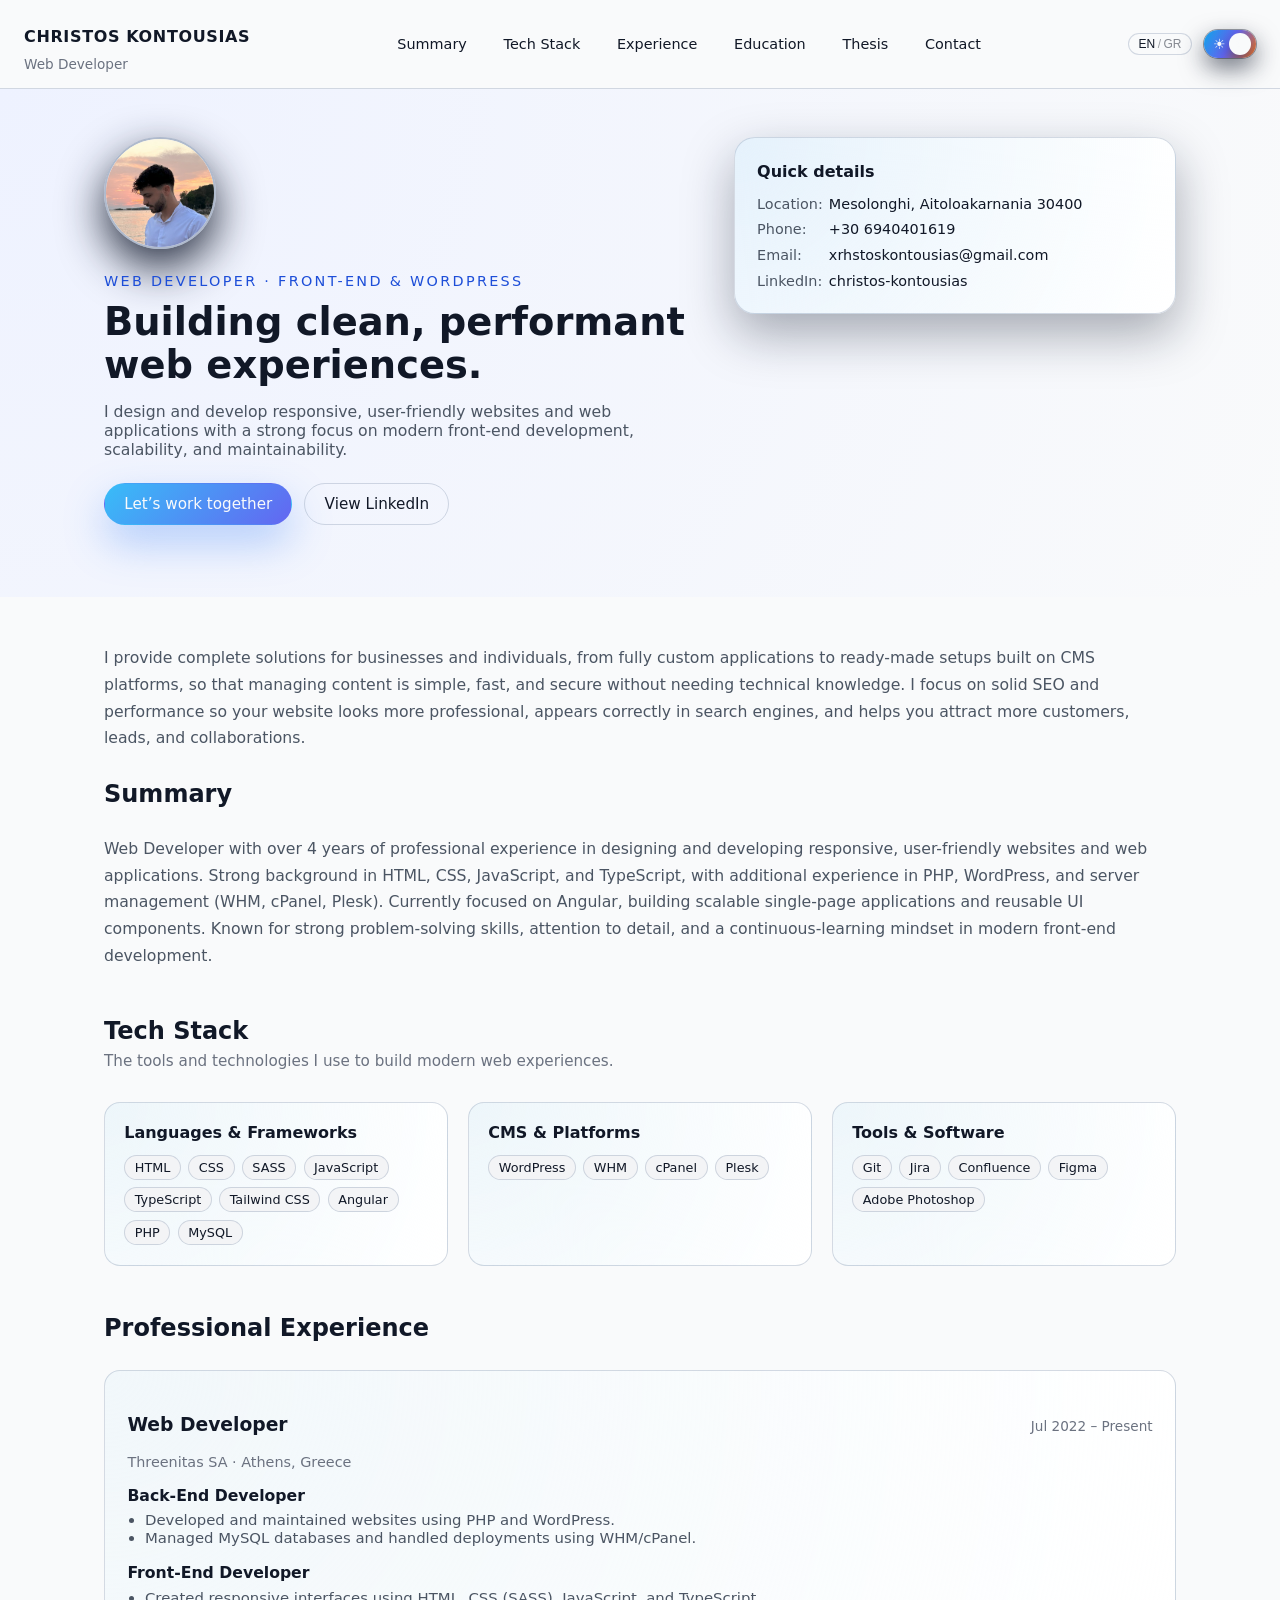
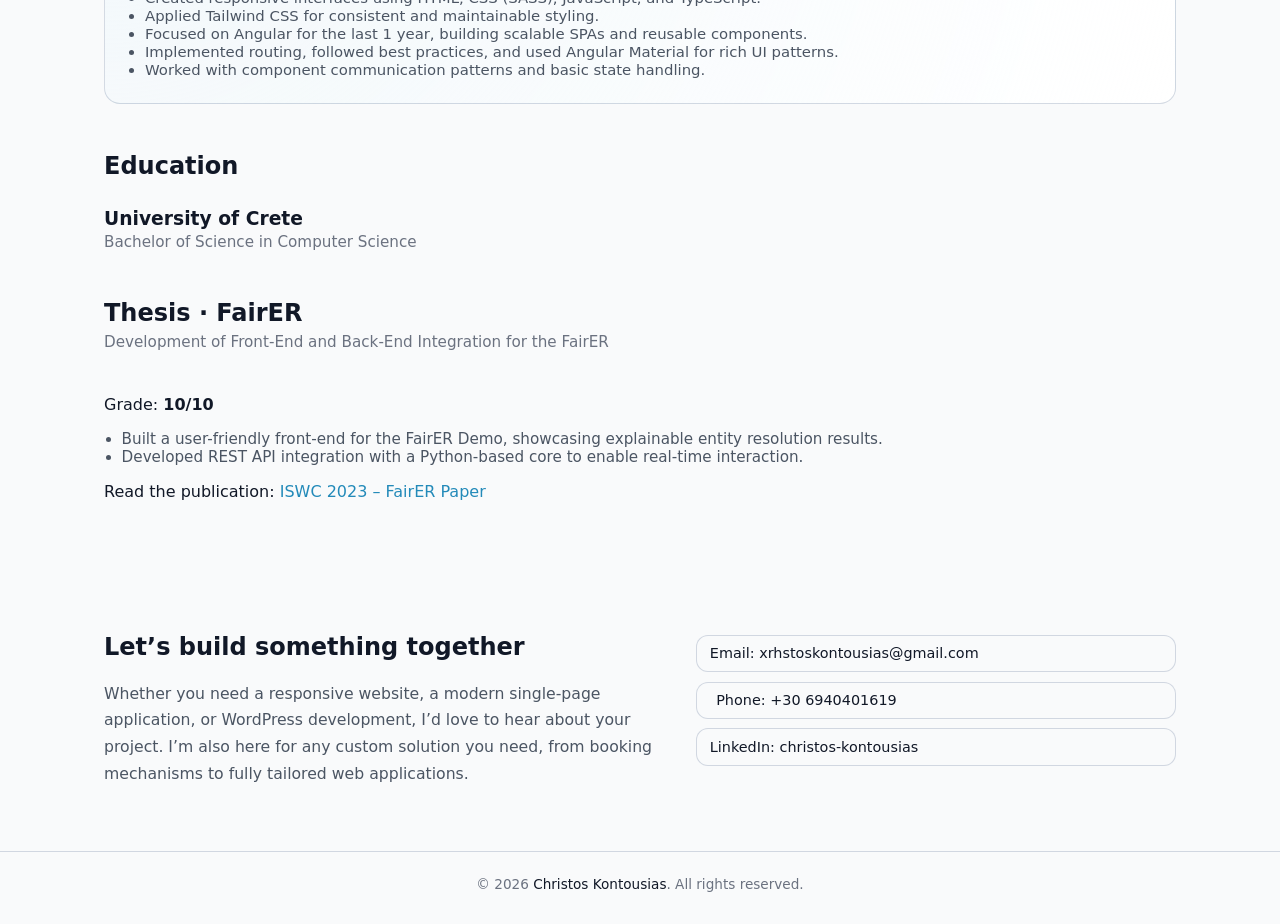
==== index.html @ 1d9ac92b "Add files via upload" ====
<!DOCTYPE html>
<html lang="en">

<head>
    <meta charset="utf-8">
    <meta http-equiv="X-UA-Compatible" content="IE=edge">
    <meta name="viewport" content="width=device-width, initial-scale=1.0">

    <title>Christos Kontousias | Web Developer Portfolio</title>
    <link rel="stylesheet" href="./css/index.css">
</head>

<body class="theme-dark">
    <header class="site-header">
        <div class="container site-header__inner">
            <div class="site-header__branding">
                <div>
                    <h1 class="site-header__name">Christos Kontousias</h1>
                    <p class="site-header__role">Web Developer</p>
                </div>
            </div>
            <nav class="site-header__nav" id="primary-nav">
                <a href="#about">
                    <span data-lang="en">Summary</span>
                    <span data-lang="el">Σύνοψη</span>
                </a>
                <a href="#skills">
                    <span data-lang="en">Tech Stack</span>
                    <span data-lang="el">Τεχνολογίες</span>
                </a>
                <a href="#experience">
                    <span data-lang="en">Experience</span>
                    <span data-lang="el">Εμπειρία</span>
                </a>
                <a href="#education">
                    <span data-lang="en">Education</span>
                    <span data-lang="el">Εκπαίδευση</span>
                </a>
                <a href="#thesis">
                    <span data-lang="en">Thesis</span>
                    <span data-lang="el">Πτυχιακή εργασία</span>
                </a>
                <a href="#contact">
                    <span data-lang="en">Contact</span>
                    <span data-lang="el">Eπικοινωνία</span>
                </a>
            </nav>

            <div class="header-controls">
                <button class="lang-toggle" type="button" aria-label="Switch language between English and Greek">
                    <span class="lang-toggle__option lang-toggle__option--en">EN</span>
                    <span class="lang-toggle__separator">/</span>
                    <span class="lang-toggle__option lang-toggle__option--el">GR</span>
                </button>

                <button class="theme-toggle" type="button" aria-label="Toggle light and dark mode">
                    <span class="theme-toggle__track">
                        <span class="theme-toggle__thumb"></span>
                        <span class="theme-toggle__icon theme-toggle__icon--sun">☀</span>
                        <span class="theme-toggle__icon theme-toggle__icon--moon">☾</span>
                    </span>
                </button>
                <button class="nav-toggle" type="button" aria-label="Toggle navigation" aria-expanded="false" aria-controls="primary-nav">
                    <span class="nav-toggle__line"></span>
                    <span class="nav-toggle__line"></span>
                </button>
            </div>
        </div>
    </header>

    <main>
        <section class="hero" aria-labelledby="hero-title">
            <div class="container hero__inner">
                <div class="hero__content">
                    <div class="hero__avatar-wrapper">
                        <img src="img/IMG_4726.jpg" alt="Portrait of Christos Kontousias" class="hero__avatar">
                    </div>
                    <p class="hero__eyebrow" data-lang="en">Web Developer · Front-End &amp; WordPress</p>
                    <p class="hero__eyebrow" data-lang="el">Web Developer · Front-End &amp; WordPress</p>

                    <h2 id="hero-title" class="hero__title" data-lang="en">
                        Building clean, performant web experiences.
                    </h2>
                    <h2 class="hero__title" data-lang="el">
                        Σχεδιάζω σύγχρονες, καθαρές και αποδοτικές web λύσεις.
                    </h2>

                    <p class="hero__subtitle" data-lang="en">
                        I design and develop responsive, user-friendly websites and web applications with
                        a strong focus on modern front-end development, scalability, and maintainability.
                    </p>
                    <p class="hero__subtitle" data-lang="el">
                        Σχεδιάζω και αναπτύσσω responsive, εύχρηστα websites και web εφαρμογές με έμφαση στο
                        σύγχρονο front‑end, την επεκτασιμότητα και την ευκολία συντήρησης.
                    </p>
                    <div class="hero__actions">
                        <a class="btn btn--primary" href="#contact">
                            <span data-lang="en">Let’s work together</span>
                            <span data-lang="el">Ας δουλέψουμε μαζί</span>
                        </a>
                        <a class="btn btn--ghost" href="https://www.linkedin.com/in/christos-kontousias-50384416b" target="_blank" rel="noopener noreferrer">
                            <span data-lang="en">View LinkedIn</span>
                            <span data-lang="el">Δες το LinkedIn μου</span>
                        </a>
                    </div>
                </div>
                <aside class="hero__card interactive-spotlight" aria-label="Contact information">
                    <h3 class="hero__card-title">
                        <span data-lang="en">Quick details</span>
                        <span data-lang="el">Στοιχεία επικοινωνίας</span>
                    </h3>
                    <ul class="hero__list">
                        <li>
                            <span class="label">
                                <span data-lang="en">Location:</span>
                                <span data-lang="el">Τοποθεσία:</span>
                            </span>
                            Mesolonghi, Aitoloakarnania 30400
                        </li>
                        <li>
                            <span class="label">
                                <span data-lang="en">Phone:</span>
                                <span data-lang="el">Τηλέφωνο:</span>
                            </span>
                            <a href="tel:+306940401619">+30 6940401619</a>
                        </li>
                        <li><span class="label">Email:</span> <a href="mailto:xrhstoskontousias@gmail.com">xrhstoskontousias@gmail.com</a></li>
                        <li><span class="label">LinkedIn:</span> <a href="https://www.linkedin.com/in/christos-kontousias-50384416b" target="_blank" rel="noopener noreferrer">christos-kontousias</a></li>
                    </ul>
                </aside>
            </div>
        </section>

        <section id="about" class="section section--alt">
            <div class="container section__inner">
                <p class="section__text" data-lang="en">
                    I provide complete solutions for businesses and individuals, from fully custom applications to ready-made setups
                    built on CMS platforms, so that managing content is simple, fast, and secure without needing technical knowledge.
                    I focus on solid SEO and performance so your website looks more professional, appears correctly in search engines,
                    and helps you attract more customers, leads, and collaborations.
                </p>
                <p class="section__text" data-lang="el">
                    Προσφέρω ολοκληρωμένες λύσεις για επιχειρήσεις και ιδιώτες, από πλήρως custom εφαρμογές μέχρι έτοιμα setups
                    βασισμένα σε CMS, ώστε η διαχείριση του περιεχομένου να είναι απλή, γρήγορη και ασφαλής χωρίς τεχνικές γνώσεις.
                    Δίνω έμφαση στο σωστό SEO και στις επιδόσεις, ώστε το site να δείχνει επαγγελματικό, να εμφανίζεται σωστά στις μηχανές
                    αναζήτησης και να βοηθά στην αύξηση πελατών, leads και συνεργασιών.
                </p>
                <header class="section__header">
                    <h2 data-lang="en">Summary</h2>
                    <h2 data-lang="el">Σύνοψη</h2>
                </header>
                <p class="section__text" data-lang="en">
                    Web Developer with over 4 years of professional experience in designing and developing responsive, user-friendly websites and web applications. Strong background in HTML, CSS, JavaScript, and TypeScript, with additional experience in PHP, WordPress, and server management (WHM, cPanel, Plesk). Currently focused on Angular, building scalable single-page applications and reusable UI components. Known for strong problem-solving skills, attention to detail, and a continuous-learning mindset in modern front-end development.
                </p>
                <p class="section__text" data-lang="el">
                    Web Developer με πάνω από 4 χρόνια επαγγελματικής εμπειρίας στον σχεδιασμό και την ανάπτυξη responsive,
                    φιλικών προς τον χρήστη websites και web εφαρμογών. Με υπόβαθρο σε HTML, CSS, JavaScript και TypeScript,
                    σε συνδυασμό με back‑end εμπειρία σε PHP και WordPress, καθώς και διαχείριση servers μέσω WHM, cPanel και Plesk.
                    Επίσης εστιάζω στο Angular για τη δημιουργία scalable single‑page applications και επαναχρησιμοποιήσιμων UI components,
                    με έμφαση στη δομημένη αρχιτεκτονική, την καθαρή δομή κώδικα και την ευκολία συντήρησης.
                </p>
            </div>
        </section>

        <section id="skills" class="section">
            <div class="container section__inner section__inner--grid">
                <header class="section__header">
                    <h2>
                        <span data-lang="en">Tech Stack</span>
                        <span data-lang="el">Τεχνολογίες</span>
                    </h2>
                    <p class="section__subtitle" data-lang="en">
                        The tools and technologies I use to build modern web experiences.
                    </p>
                    <p class="section__subtitle" style="display: none;" data-lang="el">
                    </p>
                </header>

                <div class="cards-grid">
                    <article class="card interactive-spotlight">
                        <h3 data-lang="en">Languages & Frameworks</h3>
                        <h3 data-lang="el">Γλώσσες & Frameworks</h3>
                        <ul class="tags">
                            <li>HTML</li>
                            <li>CSS</li>
                            <li>SASS</li>
                            <li>JavaScript</li>
                            <li>TypeScript</li>
                            <li>Tailwind CSS</li>
                            <li>Angular</li>
                            <li>PHP</li>
                            <li>MySQL</li>
                        </ul>
                    </article>

                    <article class="card interactive-spotlight">
                        <h3 data-lang="en">CMS & Platforms</h3>
                        <h3 data-lang="el">CMS & Πλατφόρμες</h3>
                        <ul class="tags">
                            <li>WordPress</li>
                            <li>WHM</li>
                            <li>cPanel</li>
                            <li>Plesk</li>
                        </ul>
                    </article>

                    <article class="card interactive-spotlight">
                        <h3 data-lang="en">Tools & Software</h3>
                        <h3 data-lang="el">Εργαλεία & Λογισμικό</h3>
                        <ul class="tags">
                            <li>Git</li>
                            <li>Jira</li>
                            <li>Confluence</li>
                            <li>Figma</li>
                            <li>Adobe Photoshop</li>
                        </ul>
                    </article>
                </div>
            </div>
        </section>

        <section id="experience" class="section section--alt">
            <div class="container section__inner">
                <header class="section__header">
                    <h2>
                        <span data-lang="en">Professional Experience</span>
                        <span data-lang="el">Εμπειρία στον χώρο</span>
                    </h2>
                </header>

                <article class="timeline-item interactive-spotlight">
                    <div class="timeline-item__header">
                        <div>
                            <h3>Web Developer</h3>
                            <p class="timeline-item__meta">
                                Threenitas SA ·
                                <span data-lang="en">Athens, Greece</span>
                                <span data-lang="el">Αθήνα, Ελλάδα</span>
                            </p>
                        </div>
                        <span class="timeline-item__date">
                            <span data-lang="en">Jul 2022 – Present</span>
                            <span data-lang="el">Ιούλιος 2022 – Σήμερα</span>
                        </span>
                    </div>

                    <div class="timeline-item__body">
                        <h4>Back-End Developer</h4>
                        <ul>
                            <li data-lang="en">Developed and maintained websites using PHP and WordPress.</li>
                            <li data-lang="el">Ανάπτυξη και διατήρηση websites χρησιμοποιώντας PHP και WordPress.</li>
                            <li data-lang="en">Managed MySQL databases and handled deployments using WHM/cPanel.</li>
                            <li data-lang="el">Διαχείριση MySQL databases και διαχείριση deployments χρησιμοποιώντας WHM/cPanel.</li>
                        </ul>

                        <h4>Front-End Developer</h4>
                        <ul>
                            <li data-lang="en">Created responsive interfaces using HTML, CSS (SASS), JavaScript, and TypeScript.</li>
                            <li data-lang="el">Δημιουργία responsive interfaces χρησιμοποιώντας HTML, CSS (SASS), JavaScript και TypeScript.</li>
                            <li data-lang="en">Applied Tailwind CSS for consistent and maintainable styling.</li>
                            <li data-lang="el">Εφαρμογή Tailwind CSS για συνεπή και διατηρήσιμη δομή.</li>
                            <li data-lang="en">Focused on Angular for the last 1 year, building scalable SPAs and reusable components.</li>
                            <li data-lang="el">Εστίαση στο Angular τον τελευταίο χρόνο, δημιουργώντας scalable SPAs και επαναχρησιμοποιήσιμα components.</li>
                            <li data-lang="en">Implemented routing, followed best practices, and used Angular Material for rich UI patterns.</li>
                            <li data-lang="el">Εφαρμογή routing, ακολουθώντας σωστές πρακτικές και χρήση Angular Material για πλούσια UI patterns.</li>
                            <li data-lang="en">Worked with component communication patterns and basic state handling.</li>
                            <li data-lang="el">Εμπειρία με patterns επικοινωνίας component και βασικό state handling.</li>
                        </ul>
                    </div>
                </article>
            </div>
        </section>

        <section id="education" class="section">
            <div class="container section__inner">
                <header class="section__header">
                    <h2>
                        <span data-lang="en">Education</span>
                        <span data-lang="el">Εκπαίδευση</span>
                    </h2>
                </header>

                <article class="education-item">
                    <h3>
                        <span data-lang="en">University of Crete</span>
                        <span data-lang="el">Πανεπιστήμιο Κρήτης</span>
                    </h3>
                    <p class="education-item__meta">
                        <span data-lang="en">Bachelor of Science in Computer Science</span>
                        <span data-lang="el">Πτυχίο στην Επιστήμη Υπολογιστών</span>
                    </p>
                </article>
            </div>
        </section>

        <section id="thesis" class="section section--alt">
            <div class="container section__inner">
                <header class="section__header">
                    <h2>
                        <span data-lang="en">Thesis · FairER</span>
                        <span data-lang="el">Πτυχιακή εργασία · FairER</span>
                    </h2>
                    <p class="section__subtitle">
                        <span data-lang="en">Development of Front-End and Back-End Integration for the FairER</span>
                        <span data-lang="el">Ανάπτυξη Front-End και Back-End Integration για το FairER</span>
                    </p>
                </header>

                <div class="thesis">
                    <p>
                        <span data-lang="en">Grade:</span>
                        <span data-lang="el">Βαθμός:</span>
                        <strong>10/10</strong>
                    </p>
                    <ul>
                        <li data-lang="en">Built a user-friendly front-end for the FairER Demo, showcasing explainable entity resolution results.</li>
                        <li data-lang="el">Δημιουργία ενός περιβάλλοντος φιλικού προς τον χρήστη για το FairER Demo, παρουσιάζοντας τα αποδεικτικά αποτελέσματα της επίλυσης των οντοτήτων.</li>
                        <li data-lang="en">Developed REST API integration with a Python-based core to enable real-time interaction.</li>
                        <li data-lang="el">Ανάπτυξη REST API integration με βάση Python για την υποστήριξη επικοινωνίας πραγματικού χρόνου.</li>
                    </ul>
                    <p>
                        <span data-lang="en">Read the publication:</span>
                        <span data-lang="el">Διάβασε τη δημοσίευση:</span>
                        <a href="https://hozo.jp/ISWC2023_PD-Industry-proc/ISWC2023_paper_407.pdf" target="_blank" rel="noopener noreferrer">
                            ISWC 2023 – FairER Paper
                        </a>
                    </p>
                </div>
            </div>
        </section>

        <section id="contact" class="section section--accent">
            <div class="container section__inner section__inner--split">
                <div>
                    <h2 data-lang="en">Let’s build something together</h2>
                    <h2 data-lang="el">Ας χτίσουμε κάτι μαζί</h2>
                    <p class="section__text" data-lang="en">
                        Whether you need a responsive website, a modern single-page application, or WordPress development,
                        I’d love to hear about your project. I’m also here for any custom solution you need, from booking mechanisms to fully tailored web applications.
                    </p>
                    <p class="section__text" data-lang="el">
                        Είτε χρειάζεσαι ένα responsive website, μια σύγχρονη single‑page εφαρμογή ή ανάπτυξη σε WordPress,
                        θα χαρώ να συζητήσουμε την ιδέα σου. Είμαι εδώ και για κάθε custom λύση που χρειάζεσαι, από μηχανισμούς ραντεβού
                        μέχρι πλήρως προσαρμοσμένες web εφαρμογές ώστε να υποστηρίξουν την καθημερινή λειτουργία της επιχείρησής σου.
                    </p>
                </div>
                <div class="contact-links">
                    <a class="contact-links__item" href="mailto:xrhstoskontousias@gmail.com">
                        Email: xrhstoskontousias@gmail.com
                    </a>
                    <a class="contact-links__item" href="tel:+306940401619">
                        <span data-lang="en"></span>Phone:</span>
                        <span data-lang="el">Τηλέφωνο:</span>
                        +30 6940401619
                    </a>
                    <a class="contact-links__item" href="https://www.linkedin.com/in/christos-kontousias-50384416b" target="_blank" rel="noopener noreferrer">
                        LinkedIn: christos-kontousias
                    </a>
                </div>
            </div>
        </section>
    </main>

    <div class="image-modal" data-modal="avatar" aria-hidden="true">
        <div class="image-modal__backdrop" data-modal-close></div>
        <div class="image-modal__dialog" role="dialog" aria-modal="true" aria-label="Portrait of Christos Kontousias">
            <img src="img/IMG_4726.jpg" alt="Portrait of Christos Kontousias" class="image-modal__img">
        </div>
    </div>

    <footer class="site-footer">
        <div class="container">
            <p>© 2026 <a href="https://www.linkedin.com/in/christos-kontousias-50384416b" target="_blank" rel="noopener noreferrer">Christos Kontousias</a>. All rights reserved.</p>
        </div>
    </footer>

    <script type="module" src="js/index.js" defer></script>
</body>

</html>
---- css/index.css ----
*,
*::before,
*::after {
  -webkit-box-sizing: border-box;
          box-sizing: border-box;
}

:root {
  /* Dark theme (default) */
  --color-bg-body: #020617;
  --color-bg-surface: #020617;
  --color-bg-alt: #020617;
  --color-header-bg: rgba(15, 23, 42, 0.92);
  --color-hero-gradient-start: #0f172a;
  --color-hero-gradient-end: #020617;
  --color-card-surface: rgba(15, 23, 42, 0.96);
  --color-text-main: #e5e7eb;
  --color-text-strong: #e5e7eb;
  --color-text-muted: #9ca3af;
  --color-text-softer: #cbd5f5;
  --color-border-soft: rgba(148, 163, 184, 0.35);
  --color-border-strong: rgba(148, 163, 184, 0.7);
  --color-pill-bg: rgba(15, 23, 42, 0.9);
  --color-pill-hover: rgba(148, 163, 184, 0.2);
  --color-contact-bg: rgba(15, 23, 42, 0.85);
  --color-contact-hover-bg: rgba(15, 23, 42, 1);
  --color-footer-bg: #020617;
  --color-footer-text: #6b7280;
  --color-accent-start: #0b1120;
  --color-accent-end: #1d2537;
  --color-accent-text: #f9fafb;
}

body.theme-light {
  --color-bg-body: #f9fafb;
  --color-bg-surface: #f9fafb;
  --color-bg-alt: #f9fafb;
  --color-header-bg: rgba(249, 250, 251, 0.9);
  --color-hero-gradient-start: #eef2ff;
  --color-hero-gradient-end: #f9fafb;
  --color-card-surface: #ffffff;
  --color-text-main: #111827;
  --color-text-strong: #111827;
  --color-text-muted: #6b7280;
  --color-text-softer: #4b5563;
  --color-border-soft: rgba(148, 163, 184, 0.4);
  --color-border-strong: rgba(107, 114, 128, 0.8);
  --color-pill-bg: #f3f4f6;
  --color-pill-hover: rgba(148, 163, 184, 0.18);
  --color-contact-bg: #f9fafb;
  --color-contact-hover-bg: #f3f4f6;
  --color-footer-bg: #f9fafb;
  --color-footer-text: #6b7280;
  --color-accent-start: #f9fafb;
  --color-accent-end: #f9fafb;
  --color-accent-text: #111827;
}

html {
  scroll-behavior: smooth;
}

body {
  margin: 0;
  font-family: system-ui, -apple-system, BlinkMacSystemFont, "Segoe UI", sans-serif;
  background: var(--color-bg-body);
  color: var(--color-text-main);
  -webkit-transition: color 0.25s ease;
  transition: color 0.25s ease;
}

body.modal-open {
  overflow: hidden;
}

.container {
  width: 100%;
  max-width: 1120px;
  margin: 0 auto;
  padding-inline: 1.5rem;
}

.site-header {
  position: sticky;
  top: 0;
  z-index: 10;
  backdrop-filter: blur(12px);
  background: var(--color-header-bg);
  border-bottom: 1px solid var(--color-border-soft);
}

.site-header__inner {
  display: -webkit-box;
  display: -ms-flexbox;
  display: flex;
  -webkit-box-align: center;
      -ms-flex-align: center;
          align-items: center;
  -webkit-box-pack: justify;
      -ms-flex-pack: justify;
          justify-content: space-between;
  padding-block: 1rem;
  gap: 1.5rem;
  max-width: 100%;
}

.site-header__branding {
  display: -webkit-box;
  display: -ms-flexbox;
  display: flex;
  -webkit-box-align: center;
      -ms-flex-align: center;
          align-items: center;
  gap: 0.9rem;
}

.site-header__logo {
  inline-size: 2.5rem;
  block-size: 2.5rem;
  border-radius: 999px;
  display: -webkit-inline-box;
  display: -ms-inline-flexbox;
  display: inline-flex;
  -webkit-box-align: center;
      -ms-flex-align: center;
          align-items: center;
  -webkit-box-pack: center;
      -ms-flex-pack: center;
          justify-content: center;
  background: radial-gradient(circle at 0% 0%, #38bdf8, #6366f1);
  color: #e5e7eb;
  font-weight: 600;
  font-size: 1rem;
}

.site-header__name {
  font-size: 1rem;
  font-weight: 600;
  letter-spacing: 0.04em;
  text-transform: uppercase;
  color: var(--color-text-strong);
}

.site-header__role {
  margin: 0;
  font-size: 0.85rem;
  color: var(--color-text-muted);
}

.site-header__nav {
  display: -webkit-box;
  display: -ms-flexbox;
  display: flex;
  -ms-flex-wrap: wrap;
      flex-wrap: wrap;
  gap: 0.9rem;
  font-size: 0.9rem;
}

.site-header__nav a {
  color: var(--color-text-strong);
  text-decoration: none;
  padding: 0.35rem 0.7rem;
  border-radius: 999px;
  -webkit-transition: background-color 0.16s ease, color 0.16s ease;
  transition: background-color 0.16s ease, color 0.16s ease;
}

.site-header__nav a:hover {
  background-color: var(--color-pill-hover);
}

.header-controls {
  display: -webkit-box;
  display: -ms-flexbox;
  display: flex;
  -webkit-box-align: center;
      -ms-flex-align: center;
          align-items: center;
  gap: 0.75rem;
}

.lang-toggle {
  border: 1px solid var(--color-border-soft);
  background: rgba(15, 23, 42, 0.7);
  color: var(--color-text-strong);
  border-radius: 999px;
  padding: 0.18rem 0.6rem;
  font-size: 0.75rem;
  display: -webkit-inline-box;
  display: -ms-inline-flexbox;
  display: inline-flex;
  -webkit-box-align: center;
      -ms-flex-align: center;
          align-items: center;
  gap: 0.15rem;
  cursor: pointer;
}

body.theme-light .lang-toggle {
  background: #f9fafb;
}

.lang-toggle__option {
  opacity: 0.5;
  font-weight: 500;
}

.lang-toggle__separator {
  opacity: 0.4;
}

body.lang-en .lang-toggle__option--en,
body.lang-el .lang-toggle__option--el {
  opacity: 1;
}

.nav-toggle {
  display: none;
}

.theme-toggle {
  border: none;
  background: none;
  padding: 0;
  cursor: pointer;
  display: -webkit-inline-box;
  display: -ms-inline-flexbox;
  display: inline-flex;
  -webkit-box-align: center;
      -ms-flex-align: center;
          align-items: center;
  -webkit-box-pack: center;
      -ms-flex-pack: center;
          justify-content: center;
}

.theme-toggle__track {
  position: relative;
  inline-size: 52px;
  block-size: 28px;
  border-radius: 999px;
  padding: 3px;
  background: linear-gradient(120deg, #0ea5e9, #6366f1, #f97316);
  display: -webkit-box;
  display: -ms-flexbox;
  display: flex;
  -webkit-box-align: center;
      -ms-flex-align: center;
          align-items: center;
  -webkit-box-pack: justify;
      -ms-flex-pack: justify;
          justify-content: space-between;
  -webkit-box-shadow: 0 0 0 1px rgba(15, 23, 42, 0.4), 0 10px 25px rgba(15, 23, 42, 0.6);
          box-shadow: 0 0 0 1px rgba(15, 23, 42, 0.4), 0 10px 25px rgba(15, 23, 42, 0.6);
  overflow: hidden;
}

.theme-toggle__thumb {
  position: absolute;
  inset-block: 3px;
  inline-size: 22px;
  border-radius: 999px;
  background: #f9fafb;
  -webkit-box-shadow: 0 6px 15px rgba(15, 23, 42, 0.45);
          box-shadow: 0 6px 15px rgba(15, 23, 42, 0.45);
  -webkit-transform: translateX(2px);
      -ms-transform: translateX(2px);
          transform: translateX(2px);
  -webkit-transition: background-color 0.25s ease-in-out, -webkit-transform 0.25s ease-in-out, -webkit-box-shadow 0.25s ease-in-out;
  transition: background-color 0.25s ease-in-out, -webkit-transform 0.25s ease-in-out, -webkit-box-shadow 0.25s ease-in-out;
  transition: transform 0.25s ease-in-out, background-color 0.25s ease-in-out, box-shadow 0.25s ease-in-out;
  transition: transform 0.25s ease-in-out, background-color 0.25s ease-in-out, box-shadow 0.25s ease-in-out, -webkit-transform 0.25s ease-in-out, -webkit-box-shadow 0.25s ease-in-out;
}

.theme-toggle__icon {
  position: relative;
  inline-size: 16px;
  block-size: 16px;
  font-size: 0.85rem;
  display: -webkit-box;
  display: -ms-flexbox;
  display: flex;
  -webkit-box-align: center;
      -ms-flex-align: center;
          align-items: center;
  -webkit-box-pack: center;
      -ms-flex-pack: center;
          justify-content: center;
  color: #f9fafb;
  opacity: 0.55;
  -webkit-transform: scale(0.9);
      -ms-transform: scale(0.9);
          transform: scale(0.9);
  -webkit-transition: opacity 0.25s ease, -webkit-transform 0.25s ease;
  transition: opacity 0.25s ease, -webkit-transform 0.25s ease;
  transition: opacity 0.25s ease, transform 0.25s ease;
  transition: opacity 0.25s ease, transform 0.25s ease, -webkit-transform 0.25s ease;
}

.theme-toggle__icon--sun {
  margin-left: 4px;
}

.theme-toggle__icon--moon {
  margin-right: 4px;
}

body.theme-light .theme-toggle__thumb {
  -webkit-transform: translateX(22px);
      -ms-transform: translateX(22px);
          transform: translateX(22px);
}

body.theme-light .theme-toggle__icon--sun {
  opacity: 1;
  -webkit-transform: scale(1);
      -ms-transform: scale(1);
          transform: scale(1);
}

body.theme-light .theme-toggle__icon--moon {
  opacity: 0.4;
  -webkit-transform: scale(0.9);
      -ms-transform: scale(0.9);
          transform: scale(0.9);
}

body.theme-dark .theme-toggle__thumb {
  -webkit-transform: translateX(2px);
      -ms-transform: translateX(2px);
          transform: translateX(2px);
}

body.theme-dark .theme-toggle__icon--sun {
  opacity: 0.4;
  -webkit-transform: scale(0.9);
      -ms-transform: scale(0.9);
          transform: scale(0.9);
}

body.theme-dark .theme-toggle__icon--moon {
  opacity: 1;
  -webkit-transform: scale(1);
      -ms-transform: scale(1);
          transform: scale(1);
}

main {
  display: -webkit-box;
  display: -ms-flexbox;
  display: flex;
  -webkit-box-orient: vertical;
  -webkit-box-direction: normal;
      -ms-flex-direction: column;
          flex-direction: column;
  gap: 3rem;
  padding-block: 0;
}

.hero {
  padding-block: 3rem 3rem;
  background: radial-gradient(circle at top left, var(--color-hero-gradient-start), var(--color-hero-gradient-end));
  color: var(--color-text-strong);
}

.hero__inner {
  display: grid;
  grid-template-columns: minmax(0, 3fr) minmax(0, 2.25fr);
  gap: 2.5rem;
  -webkit-box-align: start;
      -ms-flex-align: start;
          align-items: start;
}

.hero__avatar-wrapper {
  margin-bottom: 1.5rem;
}

.hero__avatar {
  display: block;
  inline-size: 112px;
  block-size: 112px;
  border-radius: 999px;
  -o-object-fit: cover;
     object-fit: cover;
  border: 2px solid rgba(148, 163, 184, 0.7);
  -webkit-box-shadow: 0 18px 45px rgba(15, 23, 42, 0.9);
          box-shadow: 0 18px 45px rgba(15, 23, 42, 0.9);
}

.hero__eyebrow {
  font-size: 0.9rem;
  text-transform: uppercase;
  letter-spacing: 0.16em;
  color: #7dd3fc;
  margin-bottom: 0.75rem;
}

body.theme-light .hero__eyebrow {
  color: #1d4ed8;
}

.hero__title {
  font-size: clamp(2.1rem, 3vw, 2.6rem);
  line-height: 1.1;
  margin: 0 0 1rem;
}

.hero__subtitle {
  margin: 0 0 1.5rem;
  font-size: 0.98rem;
  color: var(--color-text-softer);
  max-width: 40rem;
}

.hero__actions {
  display: -webkit-box;
  display: -ms-flexbox;
  display: flex;
  -ms-flex-wrap: wrap;
      flex-wrap: wrap;
  gap: 0.75rem;
  margin-bottom: 1.5rem;
}

.btn {
  display: -webkit-inline-box;
  display: -ms-inline-flexbox;
  display: inline-flex;
  -webkit-box-align: center;
      -ms-flex-align: center;
          align-items: center;
  -webkit-box-pack: center;
      -ms-flex-pack: center;
          justify-content: center;
  padding: 0.7rem 1.2rem;
  border-radius: 999px;
  font-size: 0.95rem;
  font-weight: 500;
  text-decoration: none;
  border: 1px solid transparent;
  cursor: pointer;
  -webkit-transition: background-color 0.16s ease, color 0.16s ease, border-color 0.16s ease, -webkit-box-shadow 0.16s ease, -webkit-transform 0.08s ease;
  transition: background-color 0.16s ease, color 0.16s ease, border-color 0.16s ease, -webkit-box-shadow 0.16s ease, -webkit-transform 0.08s ease;
  transition: background-color 0.16s ease, color 0.16s ease, border-color 0.16s ease, box-shadow 0.16s ease, transform 0.08s ease;
  transition: background-color 0.16s ease, color 0.16s ease, border-color 0.16s ease, box-shadow 0.16s ease, transform 0.08s ease, -webkit-box-shadow 0.16s ease, -webkit-transform 0.08s ease;
}

.btn--primary {
  background: linear-gradient(135deg, #38bdf8, #6366f1);
  color: #f9fafb;
  -webkit-box-shadow: 0 18px 40px rgba(59, 130, 246, 0.35);
          box-shadow: 0 18px 40px rgba(59, 130, 246, 0.35);
}

.btn--primary:hover {
  -webkit-transform: translateY(-1px);
      -ms-transform: translateY(-1px);
          transform: translateY(-1px);
  -webkit-box-shadow: 0 22px 45px rgba(59, 130, 246, 0.45);
          box-shadow: 0 22px 45px rgba(59, 130, 246, 0.45);
}

.btn--ghost {
  background: rgba(15, 23, 42, 0.8);
  color: #e5e7eb;
  border-color: rgba(148, 163, 184, 0.6);
}

.btn--ghost:hover {
  background: rgb(15, 23, 42);
}

body.theme-light .btn--ghost {
  background: transparent;
  color: var(--color-text-strong);
  border-color: var(--color-border-soft);
  -webkit-box-shadow: 0 0 0 0 rgba(15, 23, 42, 0);
          box-shadow: 0 0 0 0 rgba(15, 23, 42, 0);
}

body.theme-light .btn--ghost:hover {
  background: var(--color-pill-hover);
}

.hero__meta {
  display: -webkit-box;
  display: -ms-flexbox;
  display: flex;
  -ms-flex-wrap: wrap;
      flex-wrap: wrap;
  gap: 0.75rem;
  font-size: 0.9rem;
  color: #9ca3af;
}

.hero__card {
  padding: 1.5rem 1.4rem;
  border-radius: 1.3rem;
  border: 1px solid var(--color-border-soft);
  background: radial-gradient(circle at top left, rgba(56, 189, 248, 0.08), var(--color-card-surface));
  -webkit-box-shadow: 0 20px 50px rgba(15, 23, 42, 0.35);
          box-shadow: 0 20px 50px rgba(15, 23, 42, 0.35);
}

.hero__card-title {
  margin: 0 0 0.9rem;
  font-size: 1rem;
  font-weight: 600;
}

.hero__list {
  list-style: none;
  margin: 0;
  padding: 0;
  display: grid;
  gap: 0.6rem;
  font-size: 0.9rem;
}

.hero__list .label {
  display: inline-block;
  min-width: 4.2rem;
  font-weight: 500;
  color: #9ca3af;
}

body.theme-light .hero__list .label {
  color: #4b5563;
}

.hero__list a {
  color: var(--color-text-strong);
  text-decoration: none;
}

.hero__list a:hover {
  text-decoration: underline;
}

.section {
  background: var(--color-bg-surface);
  color: var(--color-text-main);
}

section[id] {
  scroll-margin-top: 5.5rem;
}

.section--alt {
  background: radial-gradient(circle at top left, var(--color-bg-alt), var(--color-bg-surface));
}

.section--accent {
  background: linear-gradient(135deg, var(--color-accent-start), var(--color-accent-end));
  color: var(--color-accent-text);
}

.section__inner {
  display: -webkit-box;
  display: -ms-flexbox;
  display: flex;
  -webkit-box-orient: vertical;
  -webkit-box-direction: normal;
      -ms-flex-direction: column;
          flex-direction: column;
  gap: 1.75rem;
}

.section__inner--grid {
  gap: 2rem;
}

.section__inner--split {
  display: grid;
  grid-template-columns: minmax(0, 1.4fr) minmax(0, 1.2fr);
  gap: 2rem;
  -webkit-box-align: center;
      -ms-flex-align: center;
          align-items: center;
}

.section__header h2 {
  margin: 0;
  font-size: 1.5rem;
}

.section__subtitle {
  margin: 0.4rem 0 0;
  font-size: 0.95rem;
  color: var(--color-text-muted);
}

.section__text {
  margin: 0;
  max-width: 100%;
  font-size: 0.98rem;
  line-height: 1.7;
  color: var(--color-text-softer);
}

[data-lang=el] {
  display: none;
}

body.lang-el [data-lang=en] {
  display: none;
}

body.lang-el [data-lang=el] {
  display: block;
}

.cards-grid {
  display: grid;
  grid-template-columns: repeat(3, minmax(0, 1fr));
  gap: 1.25rem;
}

.card {
  padding: 1.3rem 1.2rem;
  border-radius: 1rem;
  border: 1px solid var(--color-border-soft);
  background: radial-gradient(circle at top left, rgba(56, 189, 248, 0.06), var(--color-card-surface));
}

.card h3 {
  margin: 0 0 0.8rem;
  font-size: 1rem;
}

.tags {
  list-style: none;
  display: -webkit-box;
  display: -ms-flexbox;
  display: flex;
  -ms-flex-wrap: wrap;
      flex-wrap: wrap;
  gap: 0.45rem;
  margin: 0;
  padding: 0;
}

.tags li {
  font-size: 0.8rem;
  padding: 0.25rem 0.6rem;
  border-radius: 999px;
  background: var(--color-pill-bg);
  border: 1px solid var(--color-border-soft);
}

.timeline-item {
  padding: 1.5rem 1.4rem;
  border-radius: 1rem;
  border: 1px solid var(--color-border-soft);
  background: radial-gradient(circle at top left, rgba(56, 189, 248, 0.04), var(--color-card-surface));
}

.interactive-spotlight {
  position: relative;
  overflow: hidden;
}

.interactive-spotlight::before {
  content: "";
  position: absolute;
  inset: -40%;
  background: radial-gradient(circle at var(--spotlight-x, 50%) var(--spotlight-y, 0%), rgba(56, 189, 248, 0.32), transparent 68%);
  opacity: 0;
  pointer-events: none;
  mix-blend-mode: screen;
  -webkit-transition: opacity 0.25s ease-out;
  transition: opacity 0.25s ease-out;
}

.interactive-spotlight.is-active::before {
  opacity: 1;
}

body.theme-light .interactive-spotlight::before {
  background: radial-gradient(circle at var(--spotlight-x, 50%) var(--spotlight-y, 0%), rgba(129, 140, 248, 0.18), transparent 60%);
  mix-blend-mode: normal;
}

.timeline-item__header {
  display: -webkit-box;
  display: -ms-flexbox;
  display: flex;
  -webkit-box-pack: justify;
      -ms-flex-pack: justify;
          justify-content: space-between;
  gap: 1rem;
  -webkit-box-align: baseline;
      -ms-flex-align: baseline;
          align-items: baseline;
  margin-bottom: 0.8rem;
}

.timeline-item__meta {
  margin: 0.2rem 0 0;
  font-size: 0.9rem;
  color: var(--color-text-muted);
}

.timeline-item__date {
  font-size: 0.85rem;
  color: var(--color-text-muted);
}

.timeline-item__body h4 {
  margin: 1rem 0 0.4rem;
  font-size: 0.98rem;
}

.timeline-item__body ul {
  margin: 0.2rem 0 0;
  padding-left: 1.1rem;
  font-size: 0.93rem;
  color: var(--color-text-softer);
}

.education-item h3 {
  margin: 0 0 0.25rem;
}

.education-item__meta {
  margin: 0;
  font-size: 0.95rem;
  color: var(--color-text-muted);
}

.thesis ul {
  margin: 0.5rem 0 0.5rem;
  padding-left: 1.1rem;
  font-size: 0.95rem;
  color: var(--color-text-softer);
}

.thesis a {
  color: #238ab9;
  text-decoration: none;
}

.thesis a:hover {
  text-decoration: underline;
}

#contact {
  padding-top: 3rem;
  padding-bottom: 4rem;
}

.contact-links {
  display: -webkit-box;
  display: -ms-flexbox;
  display: flex;
  -webkit-box-orient: vertical;
  -webkit-box-direction: normal;
      -ms-flex-direction: column;
          flex-direction: column;
  gap: 0.6rem;
}

.contact-links__item {
  display: -webkit-inline-box;
  display: -ms-inline-flexbox;
  display: inline-flex;
  -webkit-box-align: center;
      -ms-flex-align: center;
          align-items: center;
  gap: 0.4rem;
  padding: 0.6rem 0.8rem;
  border-radius: 0.75rem;
  background: var(--color-contact-bg);
  color: var(--color-text-main);
  text-decoration: none;
  border: 1px solid var(--color-border-soft);
  font-size: 0.9rem;
}

.contact-links__item:hover {
  background: var(--color-contact-hover-bg);
}

.image-modal {
  position: fixed;
  inset: 0;
  display: none;
  -webkit-box-align: center;
      -ms-flex-align: center;
          align-items: center;
  -webkit-box-pack: center;
      -ms-flex-pack: center;
          justify-content: center;
  z-index: 40;
}

.image-modal--open {
  display: -webkit-box;
  display: -ms-flexbox;
  display: flex;
}

.image-modal__backdrop {
  position: absolute;
  inset: 0;
  background: rgba(15, 23, 42, 0.8);
  backdrop-filter: blur(10px);
}

.image-modal__dialog {
  position: relative;
  max-inline-size: min(480px, 90vw);
  max-block-size: min(80vh, 640px);
  border-radius: 1.25rem;
  overflow: hidden;
  -webkit-box-shadow: 0 28px 70px rgba(15, 23, 42, 0.95);
          box-shadow: 0 28px 70px rgba(15, 23, 42, 0.95);
  border: 1px solid rgba(148, 163, 184, 0.7);
}

.image-modal__img {
  display: block;
  inline-size: 100%;
  block-size: 100%;
  -o-object-fit: cover;
     object-fit: cover;
}

.site-footer {
  padding-block: 1.5rem 2rem;
  border-top: 1px solid var(--color-border-soft);
  background: var(--color-footer-bg);
}
.site-footer a {
  color: var(--color-text-main);
  text-decoration: none;
}
.site-footer a:hover {
  text-decoration: underline;
}

.site-footer p {
  margin: 0;
  font-size: 0.85rem;
  color: var(--color-footer-text);
  text-align: center;
}

@media (max-width: 800px) {
  .site-header__inner {
    -webkit-box-orient: horizontal;
    -webkit-box-direction: normal;
        -ms-flex-direction: row;
            flex-direction: row;
    max-width: 100%;
  }
  .hero__inner {
    grid-template-columns: minmax(0, 1fr);
  }
  .section__inner--split {
    grid-template-columns: minmax(0, 1fr);
  }
  .cards-grid {
    grid-template-columns: minmax(0, 1fr);
  }
}
@media (max-width: 1200px) {
  .site-header__nav {
    position: fixed;
    inset-block-start: 5.8rem;
    inset-inline: 0;
    max-block-size: calc(100vh - 5.8rem);
    overflow-y: auto;
    background: rgba(15, 23, 42, 0.97);
    border-bottom: 1px solid var(--color-border-soft);
    padding: 0.75rem 1.5rem 1rem;
    display: none;
    -ms-flex-wrap: nowrap;
        flex-wrap: nowrap;
    -webkit-box-orient: vertical;
    -webkit-box-direction: normal;
        -ms-flex-direction: column;
            flex-direction: column;
    gap: 0.5rem;
  }
  body.theme-light .site-header__nav {
    background: rgba(249, 250, 251, 0.98);
  }
  body.nav-open {
    overflow: hidden;
  }
  body.nav-open .site-header__nav {
    display: -webkit-box;
    display: -ms-flexbox;
    display: flex;
  }
  .site-header__nav a {
    display: block;
    padding: 0.4rem 0.6rem;
    border-radius: 0.6rem;
  }
  .nav-toggle {
    display: -webkit-inline-box;
    display: -ms-inline-flexbox;
    display: inline-flex;
    -webkit-box-orient: vertical;
    -webkit-box-direction: normal;
        -ms-flex-direction: column;
            flex-direction: column;
    -webkit-box-pack: center;
        -ms-flex-pack: center;
            justify-content: center;
    gap: 0.2rem;
    background: transparent;
    border: none;
    cursor: pointer;
    padding: 0.25rem 0.1rem;
  }
  .nav-toggle__line {
    inline-size: 18px;
    block-size: 2px;
    border-radius: 999px;
    background: var(--color-text-strong);
    -webkit-transition: opacity 0.16s ease, -webkit-transform 0.16s ease;
    transition: opacity 0.16s ease, -webkit-transform 0.16s ease;
    transition: transform 0.16s ease, opacity 0.16s ease;
    transition: transform 0.16s ease, opacity 0.16s ease, -webkit-transform 0.16s ease;
  }
  body.nav-open .nav-toggle__line:first-child {
    -webkit-transform: translateY(2px) rotate(45deg);
        -ms-transform: translateY(2px) rotate(45deg);
            transform: translateY(2px) rotate(45deg);
  }
  body.nav-open .nav-toggle__line:last-child {
    -webkit-transform: translateY(-2px) rotate(-45deg);
        -ms-transform: translateY(-2px) rotate(-45deg);
            transform: translateY(-2px) rotate(-45deg);
  }
}
@media (max-width: 422px) {
  .site-header__nav {
    inset-block-start: 7.1rem;
    max-block-size: calc(100vh - 7.1rem);
  }
}

/*# sourceMappingURL=index.css.map */
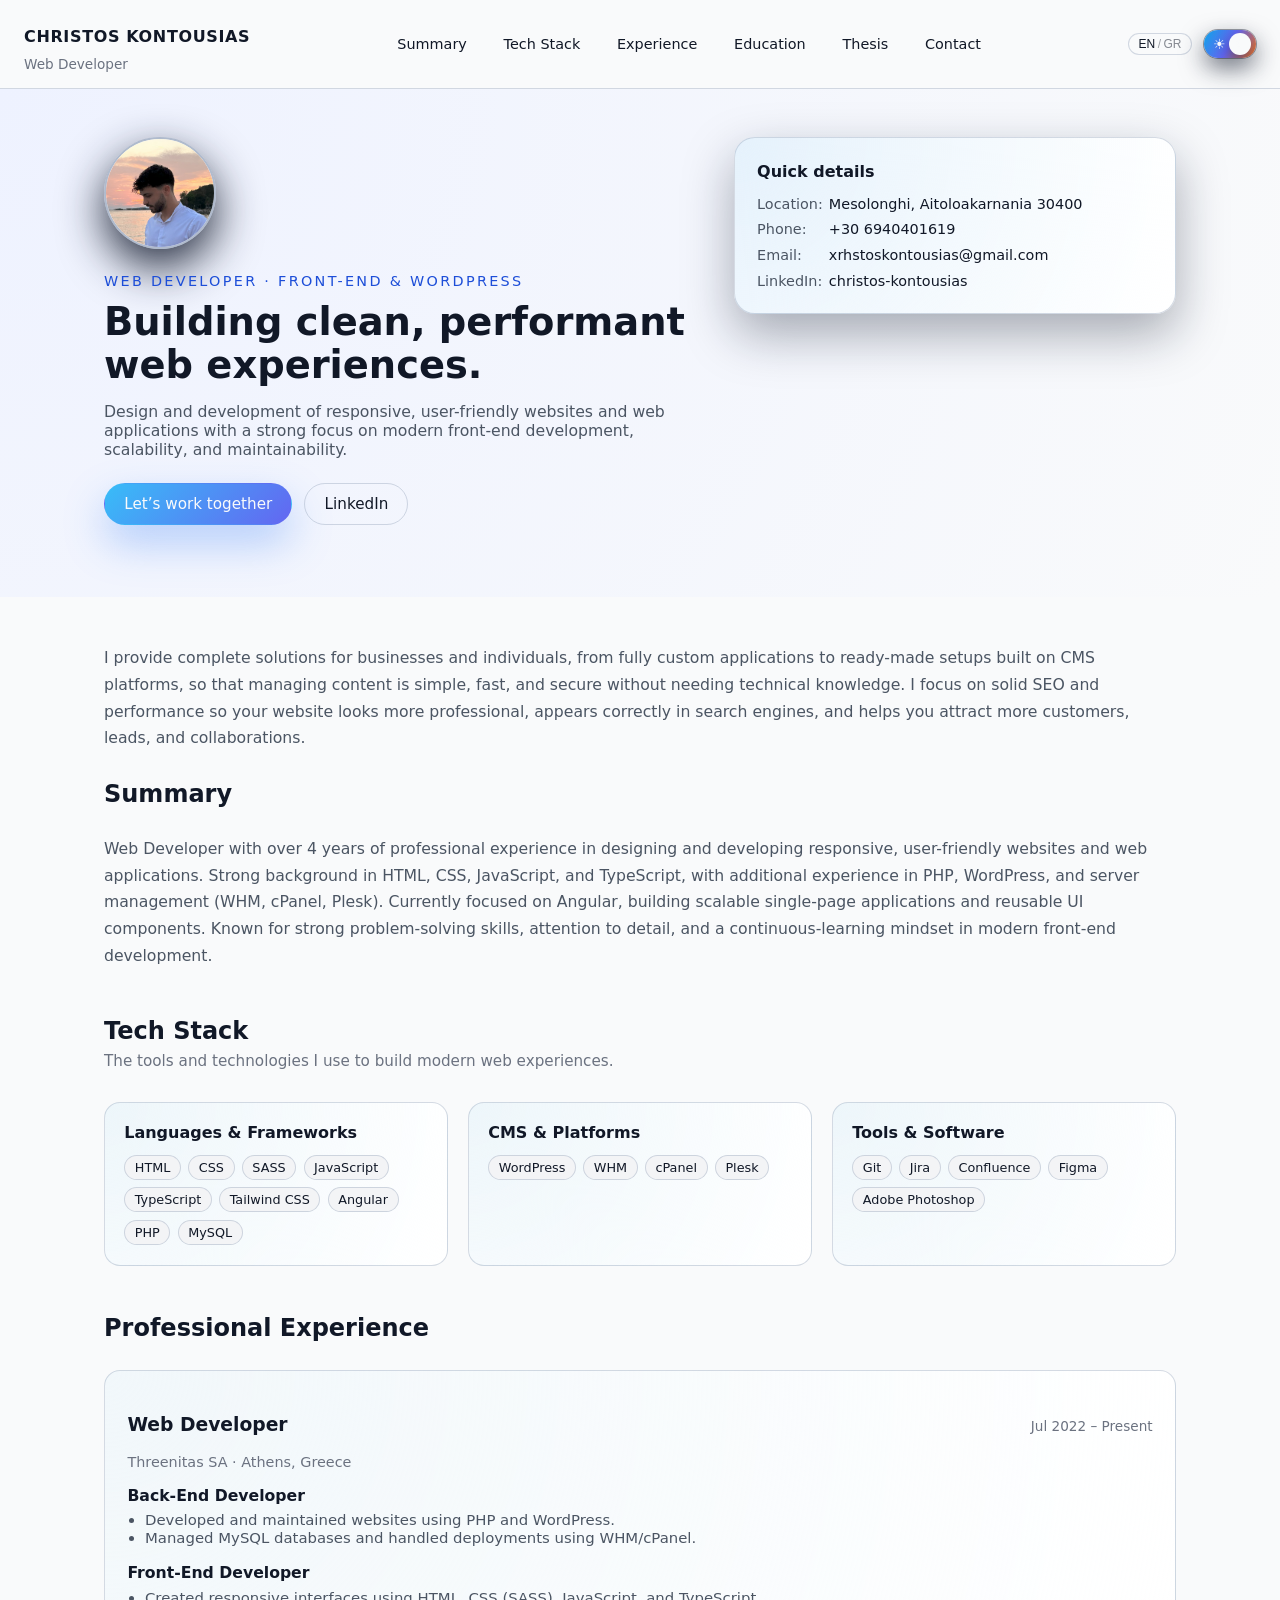
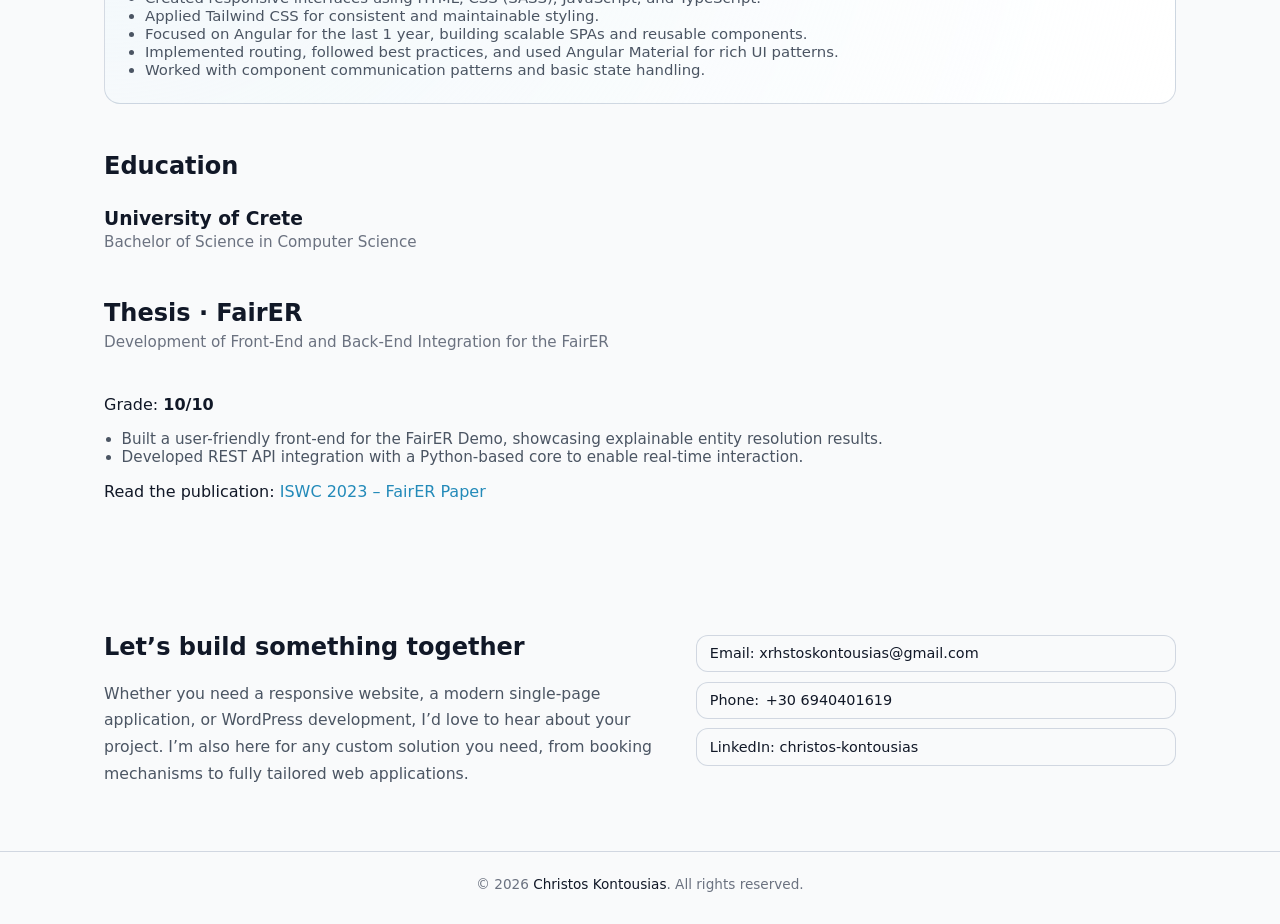
==== commit 8bd32fff: "Add files via upload" ====
--- a/index.html
+++ b/index.html
@@ -1,380 +1,35 @@
 <!DOCTYPE html>
 <html lang="en">
-
 <head>
     <meta charset="utf-8">
     <meta http-equiv="X-UA-Compatible" content="IE=edge">
     <meta name="viewport" content="width=device-width, initial-scale=1.0">
+    <title>Redirecting...</title>
+    <script>
+        (function() {
+            const savedLang = localStorage.getItem('ck-lang');
+            if (savedLang === 'el') {
+                window.location.href = '/el/';
+                return;
+            }
+            
+            const browserLang = navigator.language || navigator.userLanguage;
+            const isGreek = browserLang.startsWith('el') || browserLang.startsWith('gr');
+            
+            const urlParams = new URLSearchParams(window.location.search);
+            const langParam = urlParams.get('lang');
+            
+            if (langParam === 'el' || (langParam !== 'en' && isGreek)) {
+                window.location.href = '/el/';
+            } else {
+                window.location.href = '/en/';
+            }
+        })();
+    </script>
+</head>
+<body>
+    <p>Redirecting to your preferred language...</p>
+    <p>If you are not redirected, please <a href="/en/">click here</a>.</p>
+</body>
+</html>
 
-    <title>Christos Kontousias | Web Developer Portfolio</title>
-    <link rel="stylesheet" href="./css/index.css">
-</head>
-
-<body class="theme-dark">
-    <header class="site-header">
-        <div class="container site-header__inner">
-            <div class="site-header__branding">
-                <div>
-                    <h1 class="site-header__name">Christos Kontousias</h1>
-                    <p class="site-header__role">Web Developer</p>
-                </div>
-            </div>
-            <nav class="site-header__nav" id="primary-nav">
-                <a href="#about">
-                    <span data-lang="en">Summary</span>
-                    <span data-lang="el">Σύνοψη</span>
-                </a>
-                <a href="#skills">
-                    <span data-lang="en">Tech Stack</span>
-                    <span data-lang="el">Τεχνολογίες</span>
-                </a>
-                <a href="#experience">
-                    <span data-lang="en">Experience</span>
-                    <span data-lang="el">Εμπειρία</span>
-                </a>
-                <a href="#education">
-                    <span data-lang="en">Education</span>
-                    <span data-lang="el">Εκπαίδευση</span>
-                </a>
-                <a href="#thesis">
-                    <span data-lang="en">Thesis</span>
-                    <span data-lang="el">Πτυχιακή εργασία</span>
-                </a>
-                <a href="#contact">
-                    <span data-lang="en">Contact</span>
-                    <span data-lang="el">Eπικοινωνία</span>
-                </a>
-            </nav>
-
-            <div class="header-controls">
-                <button class="lang-toggle" type="button" aria-label="Switch language between English and Greek">
-                    <span class="lang-toggle__option lang-toggle__option--en">EN</span>
-                    <span class="lang-toggle__separator">/</span>
-                    <span class="lang-toggle__option lang-toggle__option--el">GR</span>
-                </button>
-
-                <button class="theme-toggle" type="button" aria-label="Toggle light and dark mode">
-                    <span class="theme-toggle__track">
-                        <span class="theme-toggle__thumb"></span>
-                        <span class="theme-toggle__icon theme-toggle__icon--sun">☀</span>
-                        <span class="theme-toggle__icon theme-toggle__icon--moon">☾</span>
-                    </span>
-                </button>
-                <button class="nav-toggle" type="button" aria-label="Toggle navigation" aria-expanded="false" aria-controls="primary-nav">
-                    <span class="nav-toggle__line"></span>
-                    <span class="nav-toggle__line"></span>
-                </button>
-            </div>
-        </div>
-    </header>
-
-    <main>
-        <section class="hero" aria-labelledby="hero-title">
-            <div class="container hero__inner">
-                <div class="hero__content">
-                    <div class="hero__avatar-wrapper">
-                        <img src="img/IMG_4726.jpg" alt="Portrait of Christos Kontousias" class="hero__avatar">
-                    </div>
-                    <p class="hero__eyebrow" data-lang="en">Web Developer · Front-End &amp; WordPress</p>
-                    <p class="hero__eyebrow" data-lang="el">Web Developer · Front-End &amp; WordPress</p>
-
-                    <h2 id="hero-title" class="hero__title" data-lang="en">
-                        Building clean, performant web experiences.
-                    </h2>
-                    <h2 class="hero__title" data-lang="el">
-                        Σχεδιάζω σύγχρονες, καθαρές και αποδοτικές web λύσεις.
-                    </h2>
-
-                    <p class="hero__subtitle" data-lang="en">
-                        I design and develop responsive, user-friendly websites and web applications with
-                        a strong focus on modern front-end development, scalability, and maintainability.
-                    </p>
-                    <p class="hero__subtitle" data-lang="el">
-                        Σχεδιάζω και αναπτύσσω responsive, εύχρηστα websites και web εφαρμογές με έμφαση στο
-                        σύγχρονο front‑end, την επεκτασιμότητα και την ευκολία συντήρησης.
-                    </p>
-                    <div class="hero__actions">
-                        <a class="btn btn--primary" href="#contact">
-                            <span data-lang="en">Let’s work together</span>
-                            <span data-lang="el">Ας δουλέψουμε μαζί</span>
-                        </a>
-                        <a class="btn btn--ghost" href="https://www.linkedin.com/in/christos-kontousias-50384416b" target="_blank" rel="noopener noreferrer">
-                            <span data-lang="en">View LinkedIn</span>
-                            <span data-lang="el">Δες το LinkedIn μου</span>
-                        </a>
-                    </div>
-                </div>
-                <aside class="hero__card interactive-spotlight" aria-label="Contact information">
-                    <h3 class="hero__card-title">
-                        <span data-lang="en">Quick details</span>
-                        <span data-lang="el">Στοιχεία επικοινωνίας</span>
-                    </h3>
-                    <ul class="hero__list">
-                        <li>
-                            <span class="label">
-                                <span data-lang="en">Location:</span>
-                                <span data-lang="el">Τοποθεσία:</span>
-                            </span>
-                            Mesolonghi, Aitoloakarnania 30400
-                        </li>
-                        <li>
-                            <span class="label">
-                                <span data-lang="en">Phone:</span>
-                                <span data-lang="el">Τηλέφωνο:</span>
-                            </span>
-                            <a href="tel:+306940401619">+30 6940401619</a>
-                        </li>
-                        <li><span class="label">Email:</span> <a href="mailto:xrhstoskontousias@gmail.com">xrhstoskontousias@gmail.com</a></li>
-                        <li><span class="label">LinkedIn:</span> <a href="https://www.linkedin.com/in/christos-kontousias-50384416b" target="_blank" rel="noopener noreferrer">christos-kontousias</a></li>
-                    </ul>
-                </aside>
-            </div>
-        </section>
-
-        <section id="about" class="section section--alt">
-            <div class="container section__inner">
-                <p class="section__text" data-lang="en">
-                    I provide complete solutions for businesses and individuals, from fully custom applications to ready-made setups
-                    built on CMS platforms, so that managing content is simple, fast, and secure without needing technical knowledge.
-                    I focus on solid SEO and performance so your website looks more professional, appears correctly in search engines,
-                    and helps you attract more customers, leads, and collaborations.
-                </p>
-                <p class="section__text" data-lang="el">
-                    Προσφέρω ολοκληρωμένες λύσεις για επιχειρήσεις και ιδιώτες, από πλήρως custom εφαρμογές μέχρι έτοιμα setups
-                    βασισμένα σε CMS, ώστε η διαχείριση του περιεχομένου να είναι απλή, γρήγορη και ασφαλής χωρίς τεχνικές γνώσεις.
-                    Δίνω έμφαση στο σωστό SEO και στις επιδόσεις, ώστε το site να δείχνει επαγγελματικό, να εμφανίζεται σωστά στις μηχανές
-                    αναζήτησης και να βοηθά στην αύξηση πελατών, leads και συνεργασιών.
-                </p>
-                <header class="section__header">
-                    <h2 data-lang="en">Summary</h2>
-                    <h2 data-lang="el">Σύνοψη</h2>
-                </header>
-                <p class="section__text" data-lang="en">
-                    Web Developer with over 4 years of professional experience in designing and developing responsive, user-friendly websites and web applications. Strong background in HTML, CSS, JavaScript, and TypeScript, with additional experience in PHP, WordPress, and server management (WHM, cPanel, Plesk). Currently focused on Angular, building scalable single-page applications and reusable UI components. Known for strong problem-solving skills, attention to detail, and a continuous-learning mindset in modern front-end development.
-                </p>
-                <p class="section__text" data-lang="el">
-                    Web Developer με πάνω από 4 χρόνια επαγγελματικής εμπειρίας στον σχεδιασμό και την ανάπτυξη responsive,
-                    φιλικών προς τον χρήστη websites και web εφαρμογών. Με υπόβαθρο σε HTML, CSS, JavaScript και TypeScript,
-                    σε συνδυασμό με back‑end εμπειρία σε PHP και WordPress, καθώς και διαχείριση servers μέσω WHM, cPanel και Plesk.
-                    Επίσης εστιάζω στο Angular για τη δημιουργία scalable single‑page applications και επαναχρησιμοποιήσιμων UI components,
-                    με έμφαση στη δομημένη αρχιτεκτονική, την καθαρή δομή κώδικα και την ευκολία συντήρησης.
-                </p>
-            </div>
-        </section>
-
-        <section id="skills" class="section">
-            <div class="container section__inner section__inner--grid">
-                <header class="section__header">
-                    <h2>
-                        <span data-lang="en">Tech Stack</span>
-                        <span data-lang="el">Τεχνολογίες</span>
-                    </h2>
-                    <p class="section__subtitle" data-lang="en">
-                        The tools and technologies I use to build modern web experiences.
-                    </p>
-                    <p class="section__subtitle" style="display: none;" data-lang="el">
-                    </p>
-                </header>
-
-                <div class="cards-grid">
-                    <article class="card interactive-spotlight">
-                        <h3 data-lang="en">Languages & Frameworks</h3>
-                        <h3 data-lang="el">Γλώσσες & Frameworks</h3>
-                        <ul class="tags">
-                            <li>HTML</li>
-                            <li>CSS</li>
-                            <li>SASS</li>
-                            <li>JavaScript</li>
-                            <li>TypeScript</li>
-                            <li>Tailwind CSS</li>
-                            <li>Angular</li>
-                            <li>PHP</li>
-                            <li>MySQL</li>
-                        </ul>
-                    </article>
-
-                    <article class="card interactive-spotlight">
-                        <h3 data-lang="en">CMS & Platforms</h3>
-                        <h3 data-lang="el">CMS & Πλατφόρμες</h3>
-                        <ul class="tags">
-                            <li>WordPress</li>
-                            <li>WHM</li>
-                            <li>cPanel</li>
-                            <li>Plesk</li>
-                        </ul>
-                    </article>
-
-                    <article class="card interactive-spotlight">
-                        <h3 data-lang="en">Tools & Software</h3>
-                        <h3 data-lang="el">Εργαλεία & Λογισμικό</h3>
-                        <ul class="tags">
-                            <li>Git</li>
-                            <li>Jira</li>
-                            <li>Confluence</li>
-                            <li>Figma</li>
-                            <li>Adobe Photoshop</li>
-                        </ul>
-                    </article>
-                </div>
-            </div>
-        </section>
-
-        <section id="experience" class="section section--alt">
-            <div class="container section__inner">
-                <header class="section__header">
-                    <h2>
-                        <span data-lang="en">Professional Experience</span>
-                        <span data-lang="el">Εμπειρία στον χώρο</span>
-                    </h2>
-                </header>
-
-                <article class="timeline-item interactive-spotlight">
-                    <div class="timeline-item__header">
-                        <div>
-                            <h3>Web Developer</h3>
-                            <p class="timeline-item__meta">
-                                Threenitas SA ·
-                                <span data-lang="en">Athens, Greece</span>
-                                <span data-lang="el">Αθήνα, Ελλάδα</span>
-                            </p>
-                        </div>
-                        <span class="timeline-item__date">
-                            <span data-lang="en">Jul 2022 – Present</span>
-                            <span data-lang="el">Ιούλιος 2022 – Σήμερα</span>
-                        </span>
-                    </div>
-
-                    <div class="timeline-item__body">
-                        <h4>Back-End Developer</h4>
-                        <ul>
-                            <li data-lang="en">Developed and maintained websites using PHP and WordPress.</li>
-                            <li data-lang="el">Ανάπτυξη και διατήρηση websites χρησιμοποιώντας PHP και WordPress.</li>
-                            <li data-lang="en">Managed MySQL databases and handled deployments using WHM/cPanel.</li>
-                            <li data-lang="el">Διαχείριση MySQL databases και διαχείριση deployments χρησιμοποιώντας WHM/cPanel.</li>
-                        </ul>
-
-                        <h4>Front-End Developer</h4>
-                        <ul>
-                            <li data-lang="en">Created responsive interfaces using HTML, CSS (SASS), JavaScript, and TypeScript.</li>
-                            <li data-lang="el">Δημιουργία responsive interfaces χρησιμοποιώντας HTML, CSS (SASS), JavaScript και TypeScript.</li>
-                            <li data-lang="en">Applied Tailwind CSS for consistent and maintainable styling.</li>
-                            <li data-lang="el">Εφαρμογή Tailwind CSS για συνεπή και διατηρήσιμη δομή.</li>
-                            <li data-lang="en">Focused on Angular for the last 1 year, building scalable SPAs and reusable components.</li>
-                            <li data-lang="el">Εστίαση στο Angular τον τελευταίο χρόνο, δημιουργώντας scalable SPAs και επαναχρησιμοποιήσιμα components.</li>
-                            <li data-lang="en">Implemented routing, followed best practices, and used Angular Material for rich UI patterns.</li>
-                            <li data-lang="el">Εφαρμογή routing, ακολουθώντας σωστές πρακτικές και χρήση Angular Material για πλούσια UI patterns.</li>
-                            <li data-lang="en">Worked with component communication patterns and basic state handling.</li>
-                            <li data-lang="el">Εμπειρία με patterns επικοινωνίας component και βασικό state handling.</li>
-                        </ul>
-                    </div>
-                </article>
-            </div>
-        </section>
-
-        <section id="education" class="section">
-            <div class="container section__inner">
-                <header class="section__header">
-                    <h2>
-                        <span data-lang="en">Education</span>
-                        <span data-lang="el">Εκπαίδευση</span>
-                    </h2>
-                </header>
-
-                <article class="education-item">
-                    <h3>
-                        <span data-lang="en">University of Crete</span>
-                        <span data-lang="el">Πανεπιστήμιο Κρήτης</span>
-                    </h3>
-                    <p class="education-item__meta">
-                        <span data-lang="en">Bachelor of Science in Computer Science</span>
-                        <span data-lang="el">Πτυχίο στην Επιστήμη Υπολογιστών</span>
-                    </p>
-                </article>
-            </div>
-        </section>
-
-        <section id="thesis" class="section section--alt">
-            <div class="container section__inner">
-                <header class="section__header">
-                    <h2>
-                        <span data-lang="en">Thesis · FairER</span>
-                        <span data-lang="el">Πτυχιακή εργασία · FairER</span>
-                    </h2>
-                    <p class="section__subtitle">
-                        <span data-lang="en">Development of Front-End and Back-End Integration for the FairER</span>
-                        <span data-lang="el">Ανάπτυξη Front-End και Back-End Integration για το FairER</span>
-                    </p>
-                </header>
-
-                <div class="thesis">
-                    <p>
-                        <span data-lang="en">Grade:</span>
-                        <span data-lang="el">Βαθμός:</span>
-                        <strong>10/10</strong>
-                    </p>
-                    <ul>
-                        <li data-lang="en">Built a user-friendly front-end for the FairER Demo, showcasing explainable entity resolution results.</li>
-                        <li data-lang="el">Δημιουργία ενός περιβάλλοντος φιλικού προς τον χρήστη για το FairER Demo, παρουσιάζοντας τα αποδεικτικά αποτελέσματα της επίλυσης των οντοτήτων.</li>
-                        <li data-lang="en">Developed REST API integration with a Python-based core to enable real-time interaction.</li>
-                        <li data-lang="el">Ανάπτυξη REST API integration με βάση Python για την υποστήριξη επικοινωνίας πραγματικού χρόνου.</li>
-                    </ul>
-                    <p>
-                        <span data-lang="en">Read the publication:</span>
-                        <span data-lang="el">Διάβασε τη δημοσίευση:</span>
-                        <a href="https://hozo.jp/ISWC2023_PD-Industry-proc/ISWC2023_paper_407.pdf" target="_blank" rel="noopener noreferrer">
-                            ISWC 2023 – FairER Paper
-                        </a>
-                    </p>
-                </div>
-            </div>
-        </section>
-
-        <section id="contact" class="section section--accent">
-            <div class="container section__inner section__inner--split">
-                <div>
-                    <h2 data-lang="en">Let’s build something together</h2>
-                    <h2 data-lang="el">Ας χτίσουμε κάτι μαζί</h2>
-                    <p class="section__text" data-lang="en">
-                        Whether you need a responsive website, a modern single-page application, or WordPress development,
-                        I’d love to hear about your project. I’m also here for any custom solution you need, from booking mechanisms to fully tailored web applications.
-                    </p>
-                    <p class="section__text" data-lang="el">
-                        Είτε χρειάζεσαι ένα responsive website, μια σύγχρονη single‑page εφαρμογή ή ανάπτυξη σε WordPress,
-                        θα χαρώ να συζητήσουμε την ιδέα σου. Είμαι εδώ και για κάθε custom λύση που χρειάζεσαι, από μηχανισμούς ραντεβού
-                        μέχρι πλήρως προσαρμοσμένες web εφαρμογές ώστε να υποστηρίξουν την καθημερινή λειτουργία της επιχείρησής σου.
-                    </p>
-                </div>
-                <div class="contact-links">
-                    <a class="contact-links__item" href="mailto:xrhstoskontousias@gmail.com">
-                        Email: xrhstoskontousias@gmail.com
-                    </a>
-                    <a class="contact-links__item" href="tel:+306940401619">
-                        <span data-lang="en"></span>Phone:</span>
-                        <span data-lang="el">Τηλέφωνο:</span>
-                        +30 6940401619
-                    </a>
-                    <a class="contact-links__item" href="https://www.linkedin.com/in/christos-kontousias-50384416b" target="_blank" rel="noopener noreferrer">
-                        LinkedIn: christos-kontousias
-                    </a>
-                </div>
-            </div>
-        </section>
-    </main>
-
-    <div class="image-modal" data-modal="avatar" aria-hidden="true">
-        <div class="image-modal__backdrop" data-modal-close></div>
-        <div class="image-modal__dialog" role="dialog" aria-modal="true" aria-label="Portrait of Christos Kontousias">
-            <img src="img/IMG_4726.jpg" alt="Portrait of Christos Kontousias" class="image-modal__img">
-        </div>
-    </div>
-
-    <footer class="site-footer">
-        <div class="container">
-            <p>© 2026 <a href="https://www.linkedin.com/in/christos-kontousias-50384416b" target="_blank" rel="noopener noreferrer">Christos Kontousias</a>. All rights reserved.</p>
-        </div>
-    </footer>
-
-    <script type="module" src="js/index.js" defer></script>
-</body>
-
-</html>
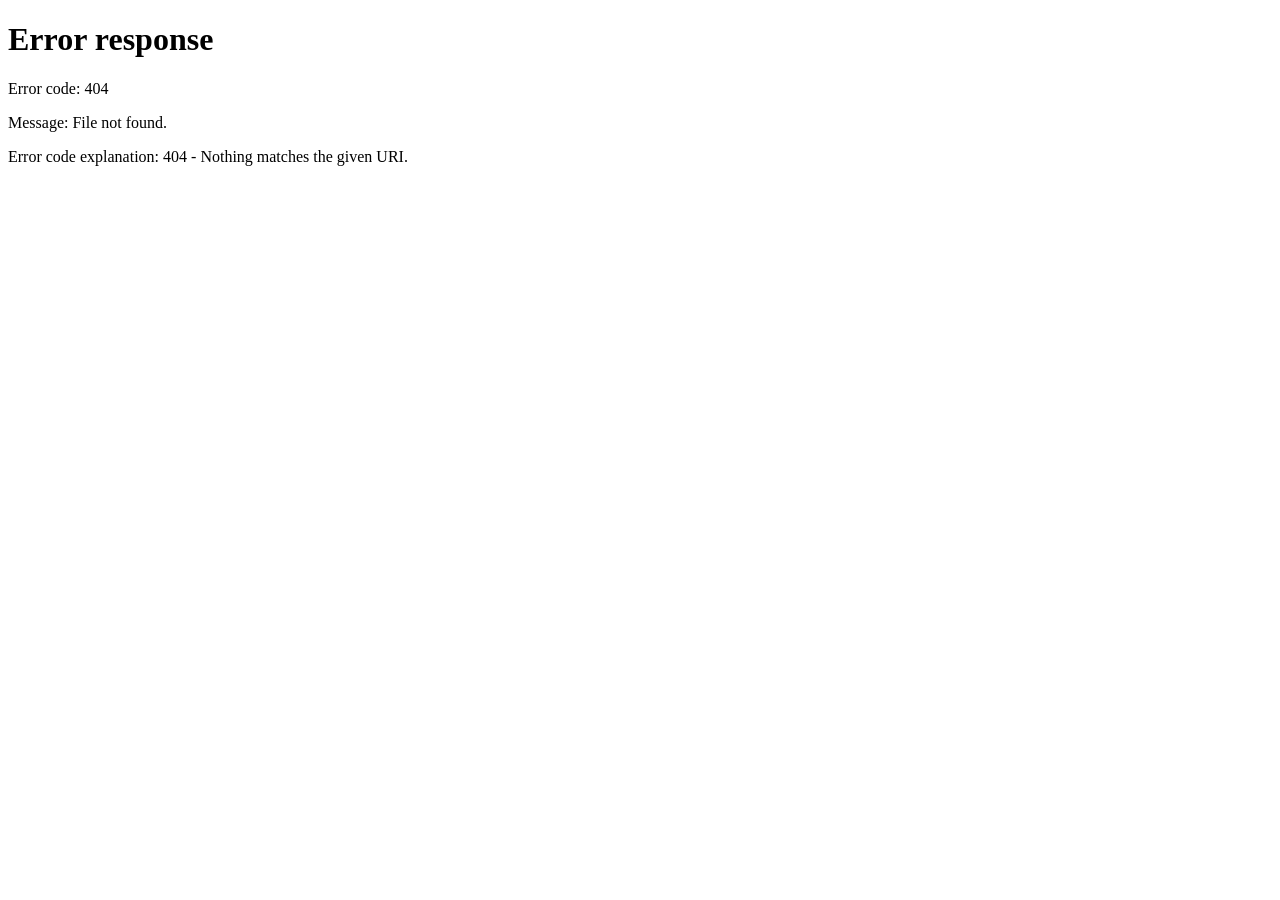
==== commit a61d4ed9: "Update language redirection URLs in index.html" ====
--- a/index.html
+++ b/index.html
@@ -9,7 +9,7 @@
         (function() {
             const savedLang = localStorage.getItem('ck-lang');
             if (savedLang === 'el') {
-                window.location.href = '/el/';
+                window.location.href = '/Chrsitos-Kontousias/el/';
                 return;
             }
             
@@ -20,9 +20,9 @@
             const langParam = urlParams.get('lang');
             
             if (langParam === 'el' || (langParam !== 'en' && isGreek)) {
-                window.location.href = '/el/';
+                window.location.href = '/Chrsitos-Kontousias/el/';
             } else {
-                window.location.href = '/en/';
+                window.location.href = '/Chrsitos-Kontousias/en/';
             }
         })();
     </script>
@@ -32,4 +32,3 @@
     <p>If you are not redirected, please <a href="/en/">click here</a>.</p>
 </body>
 </html>
-
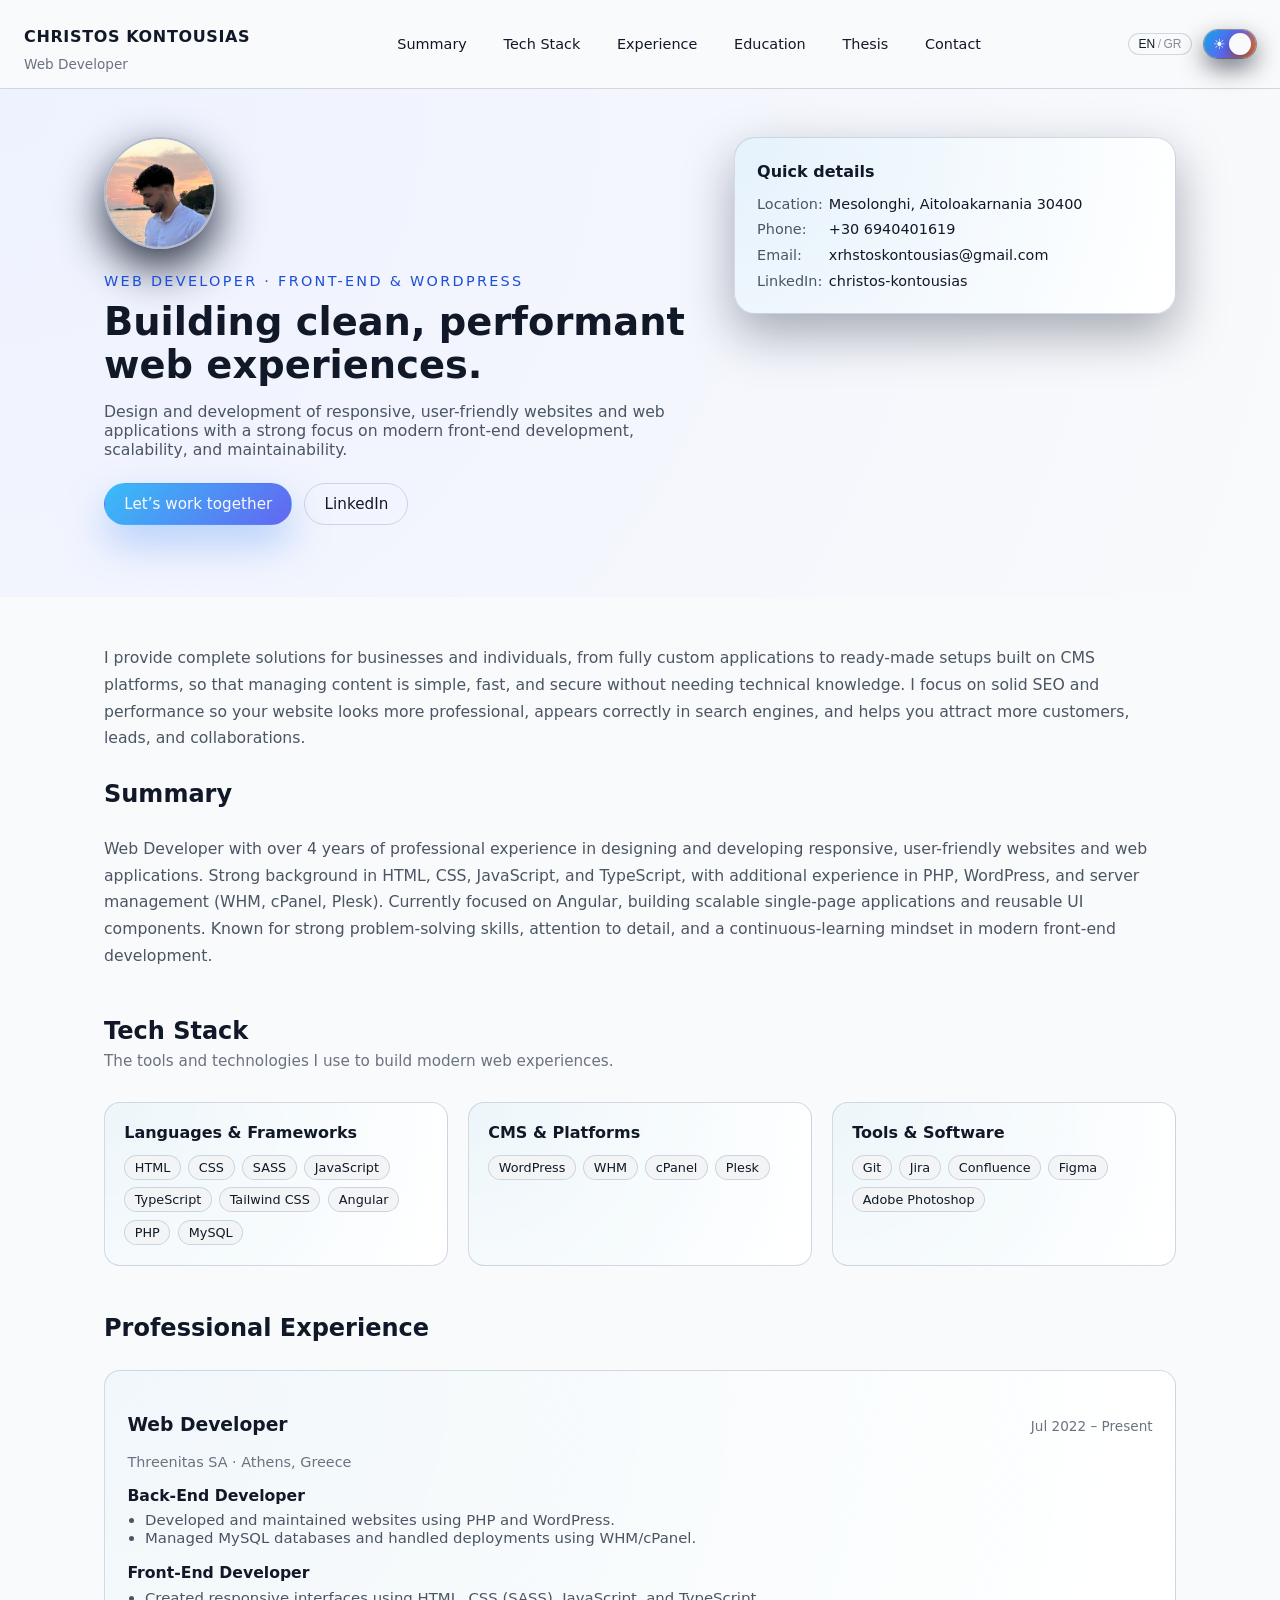
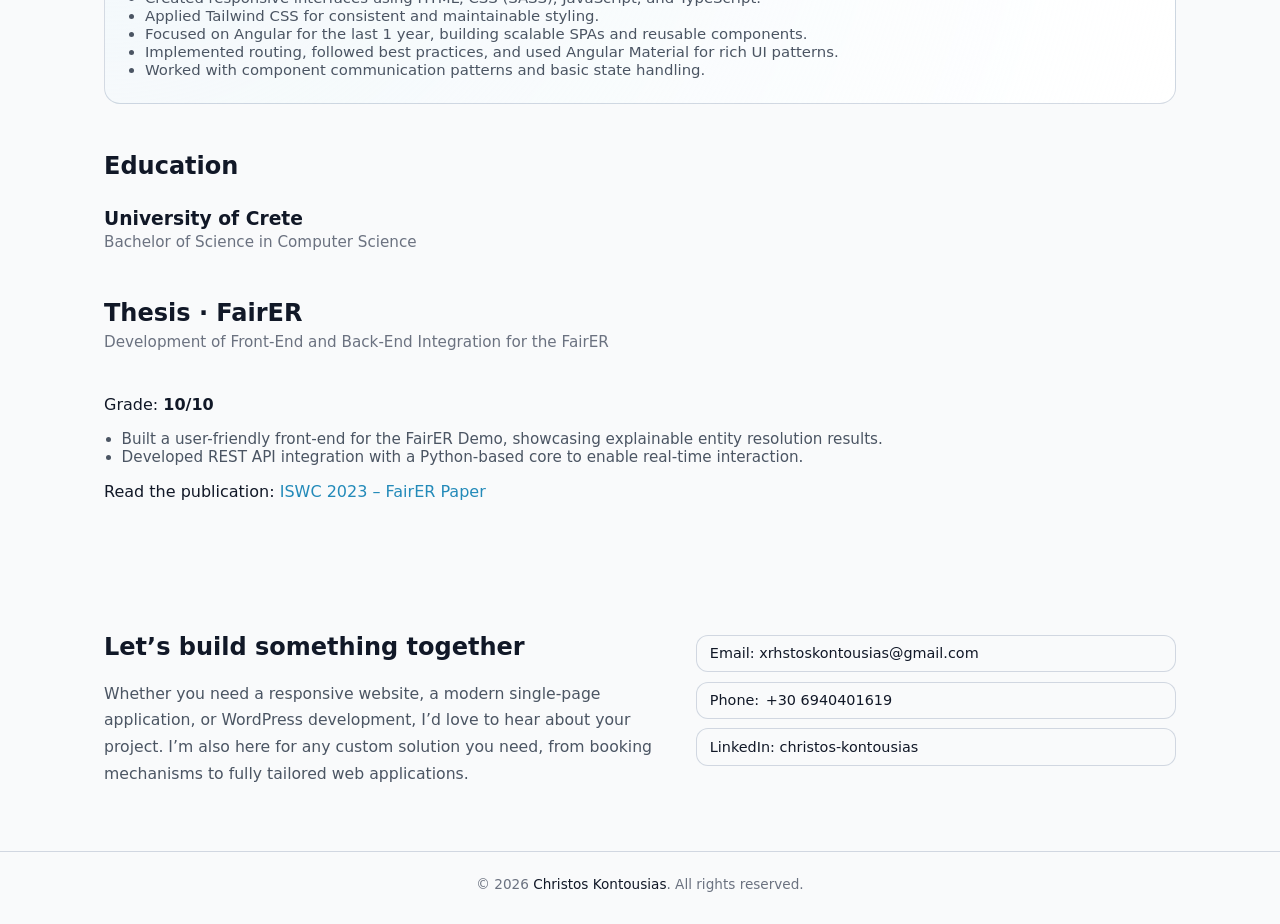
==== commit 06cdd18a: "Update language redirection URLs in index.html" ====
--- a/index.html
+++ b/index.html
@@ -9,7 +9,7 @@
         (function() {
             const savedLang = localStorage.getItem('ck-lang');
             if (savedLang === 'el') {
-                window.location.href = '/Chrsitos-Kontousias/el/';
+                window.location.href = '/el/';
                 return;
             }
             
@@ -20,9 +20,9 @@
             const langParam = urlParams.get('lang');
             
             if (langParam === 'el' || (langParam !== 'en' && isGreek)) {
-                window.location.href = '/Chrsitos-Kontousias/el/';
+                window.location.href = '/el/';
             } else {
-                window.location.href = '/Chrsitos-Kontousias/en/';
+                window.location.href = '/en/';
             }
         })();
     </script>
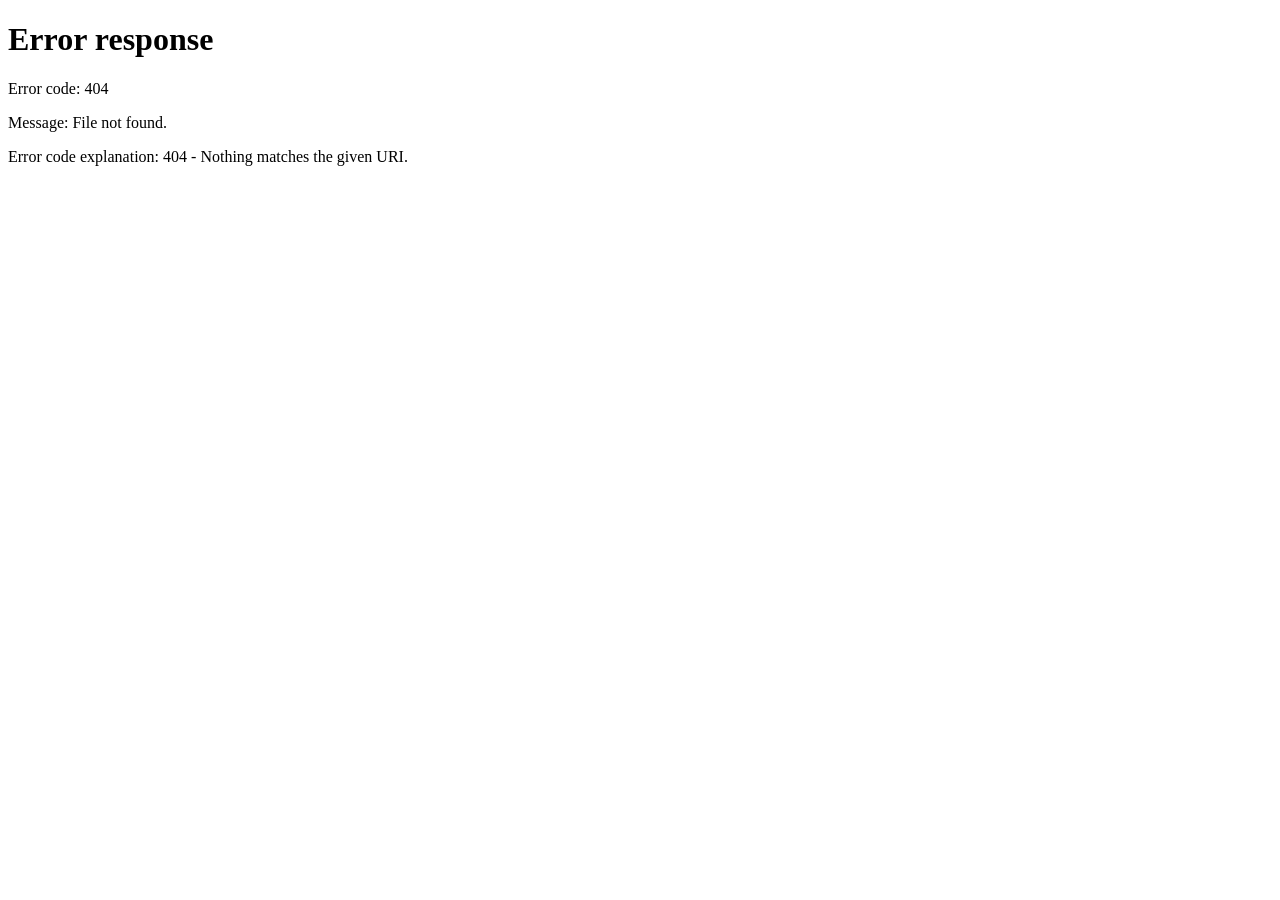
==== commit 43a1a0bb: "Update language redirect URLs in index.html" ====
--- a/index.html
+++ b/index.html
@@ -9,7 +9,7 @@
         (function() {
             const savedLang = localStorage.getItem('ck-lang');
             if (savedLang === 'el') {
-                window.location.href = '/el/';
+                window.location.href = '/Chrsitos-Kontousias/el/';
                 return;
             }
             
@@ -20,15 +20,16 @@
             const langParam = urlParams.get('lang');
             
             if (langParam === 'el' || (langParam !== 'en' && isGreek)) {
-                window.location.href = '/el/';
+                window.location.href = '/Chrsitos-Kontousias/el/';
             } else {
-                window.location.href = '/en/';
+                window.location.href = '/Chrsitos-Kontousias/en/';
             }
         })();
     </script>
 </head>
 <body>
     <p>Redirecting to your preferred language...</p>
-    <p>If you are not redirected, please <a href="/en/">click here</a>.</p>
+    <p>If you are not redirected, please <a href="/Chrsitos-Kontousias/en/">click here</a>.</p>
 </body>
 </html>
+
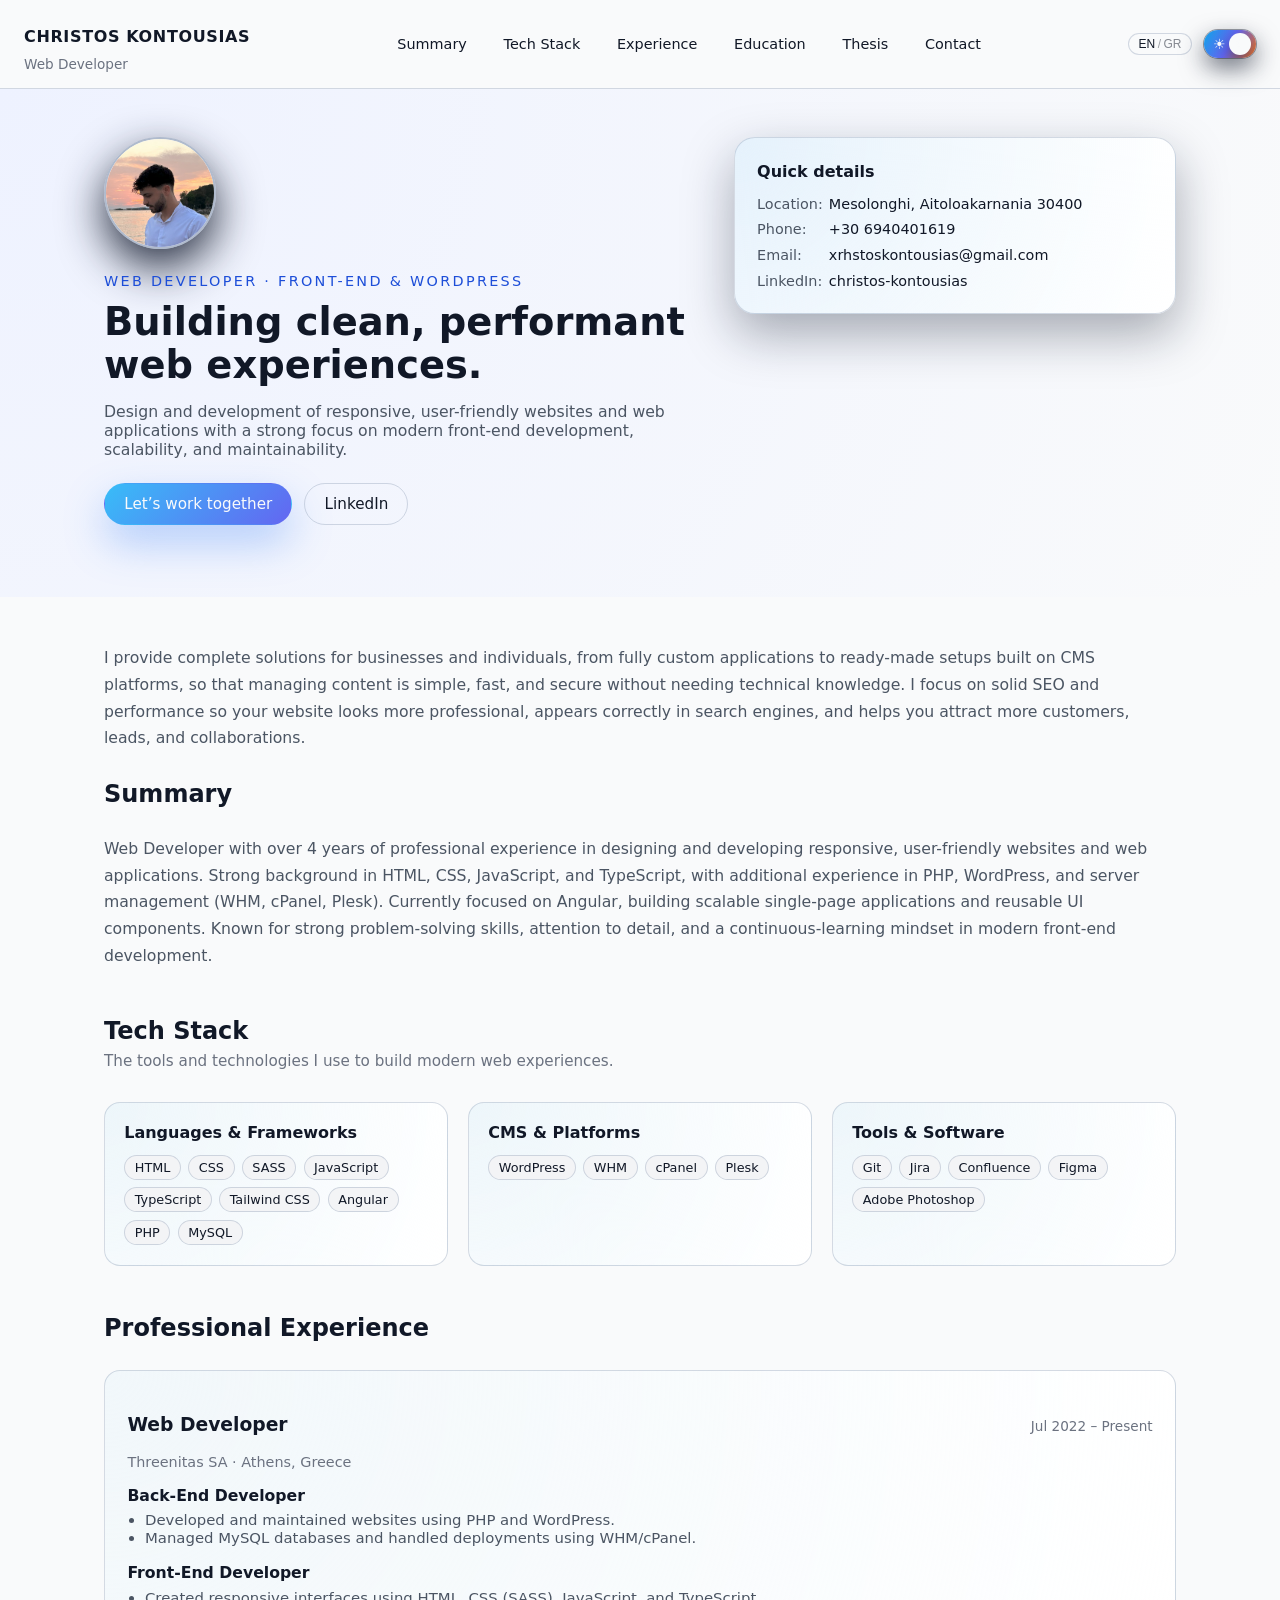
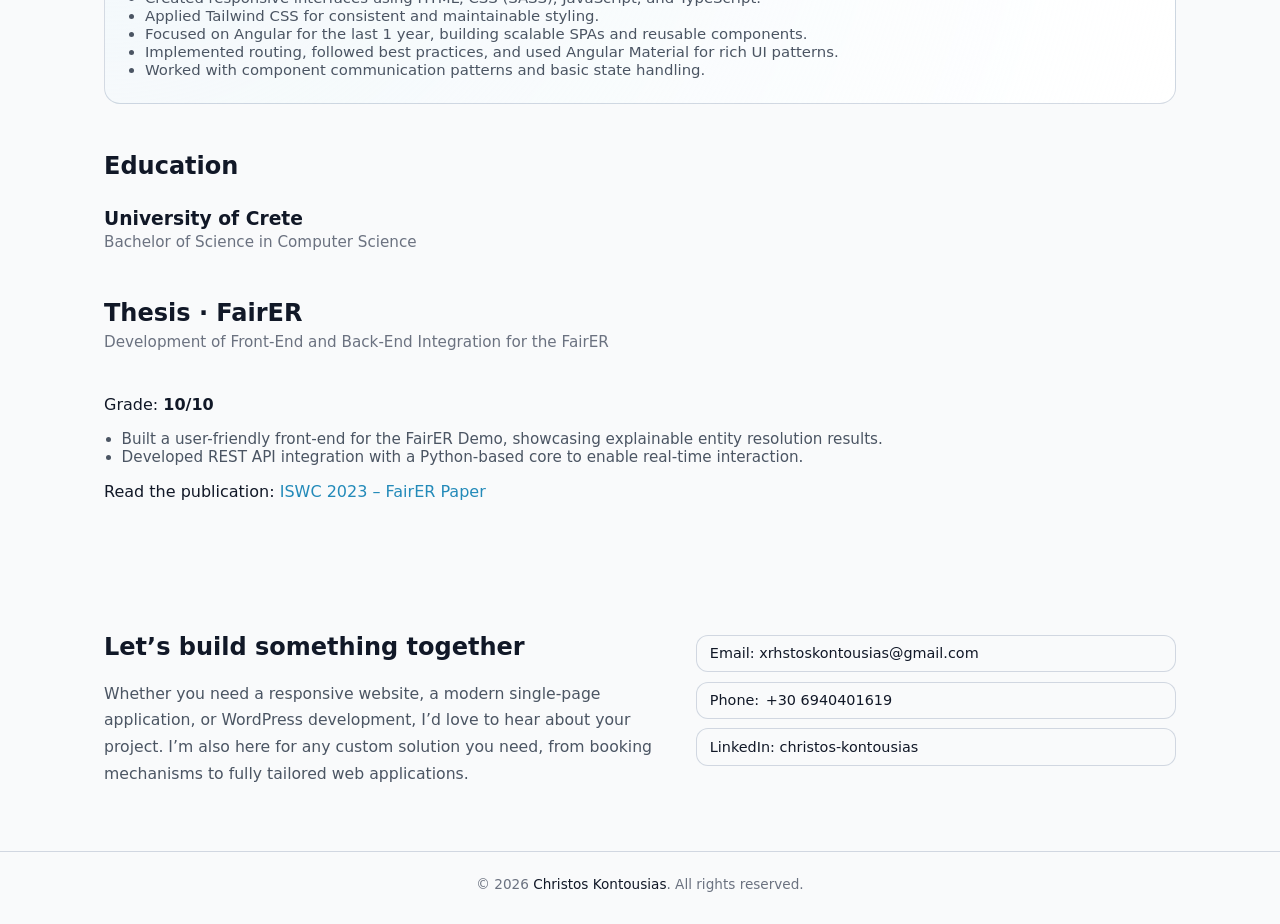
==== commit 3b484330: "Add files via upload" ====
--- a/index.html
+++ b/index.html
@@ -9,7 +9,7 @@
         (function() {
             const savedLang = localStorage.getItem('ck-lang');
             if (savedLang === 'el') {
-                window.location.href = '/Chrsitos-Kontousias/el/';
+                window.location.href = '/el/';
                 return;
             }
             
@@ -20,16 +20,16 @@
             const langParam = urlParams.get('lang');
             
             if (langParam === 'el' || (langParam !== 'en' && isGreek)) {
-                window.location.href = '/Chrsitos-Kontousias/el/';
+                window.location.href = '/el/';
             } else {
-                window.location.href = '/Chrsitos-Kontousias/en/';
+                window.location.href = '/en/';
             }
         })();
     </script>
 </head>
 <body>
     <p>Redirecting to your preferred language...</p>
-    <p>If you are not redirected, please <a href="/Chrsitos-Kontousias/en/">click here</a>.</p>
+    <p>If you are not redirected, please <a href="/en/">click here</a>.</p>
 </body>
 </html>
 
